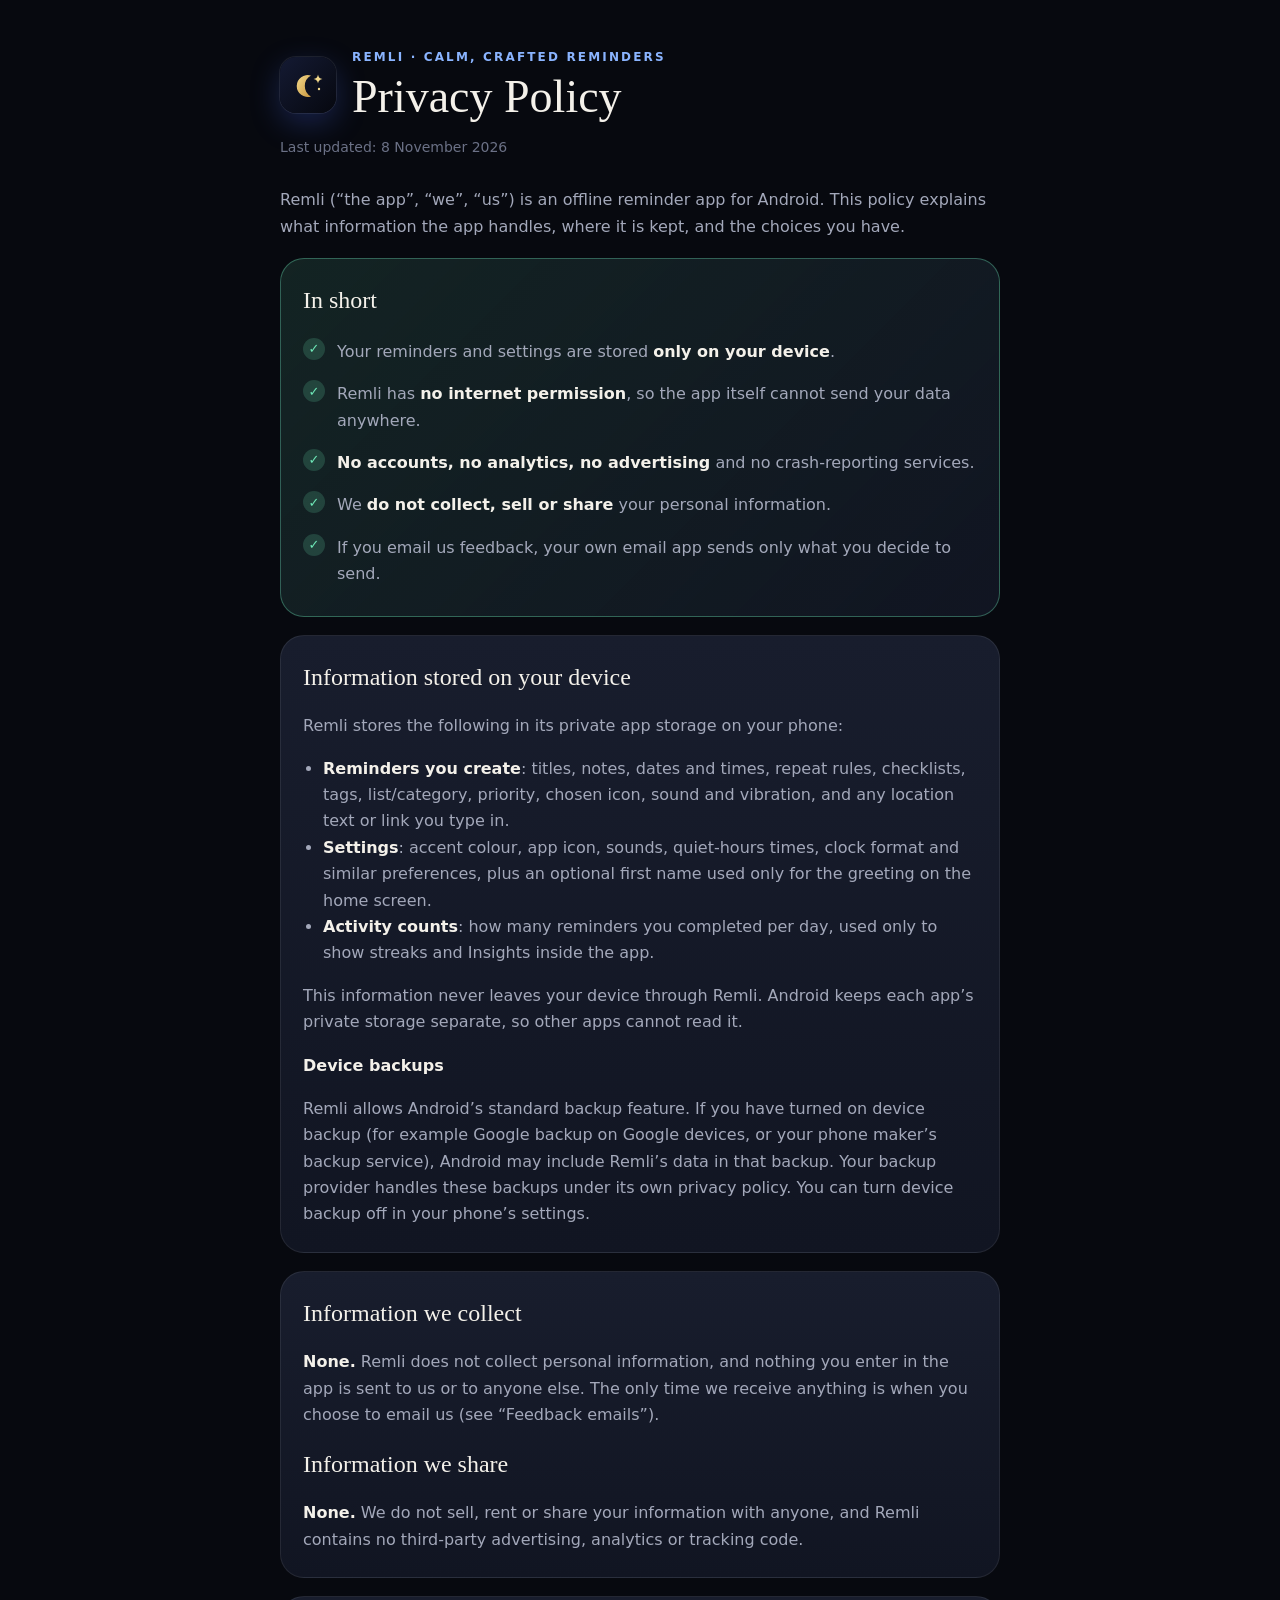
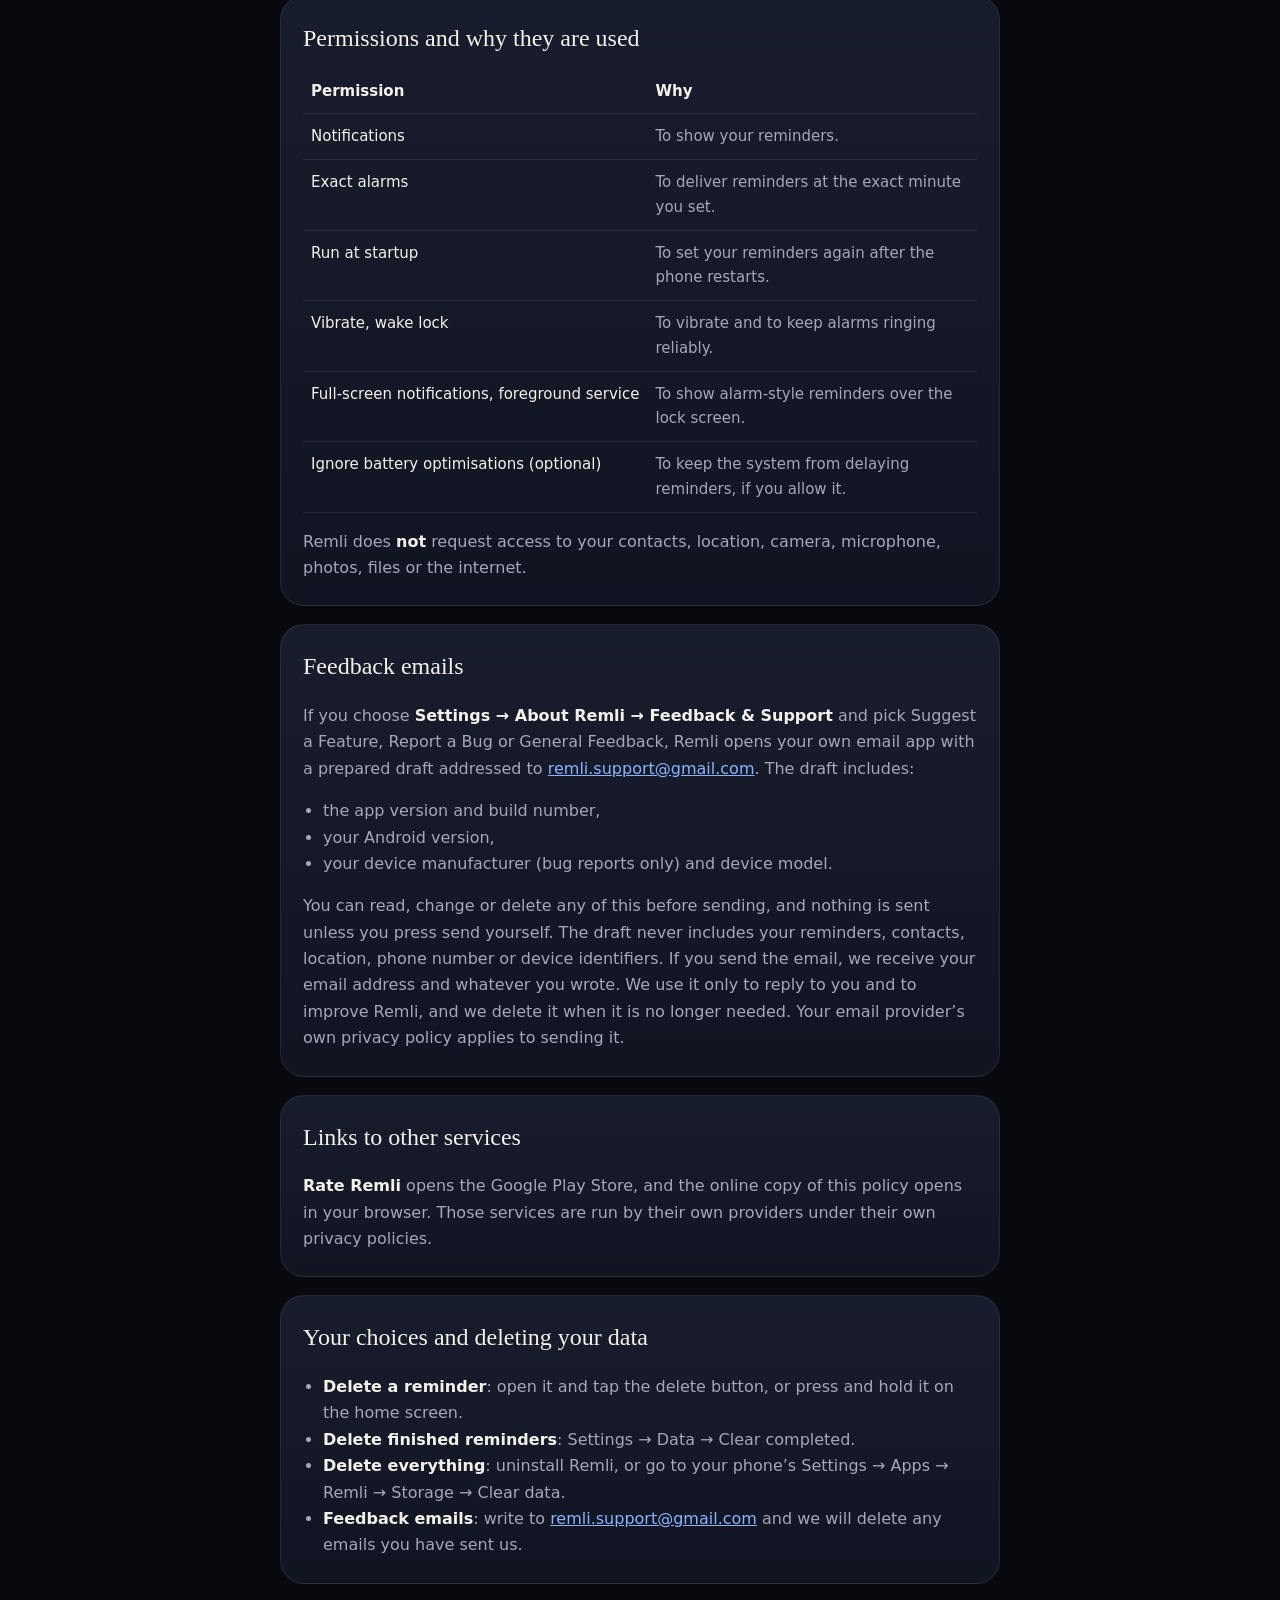
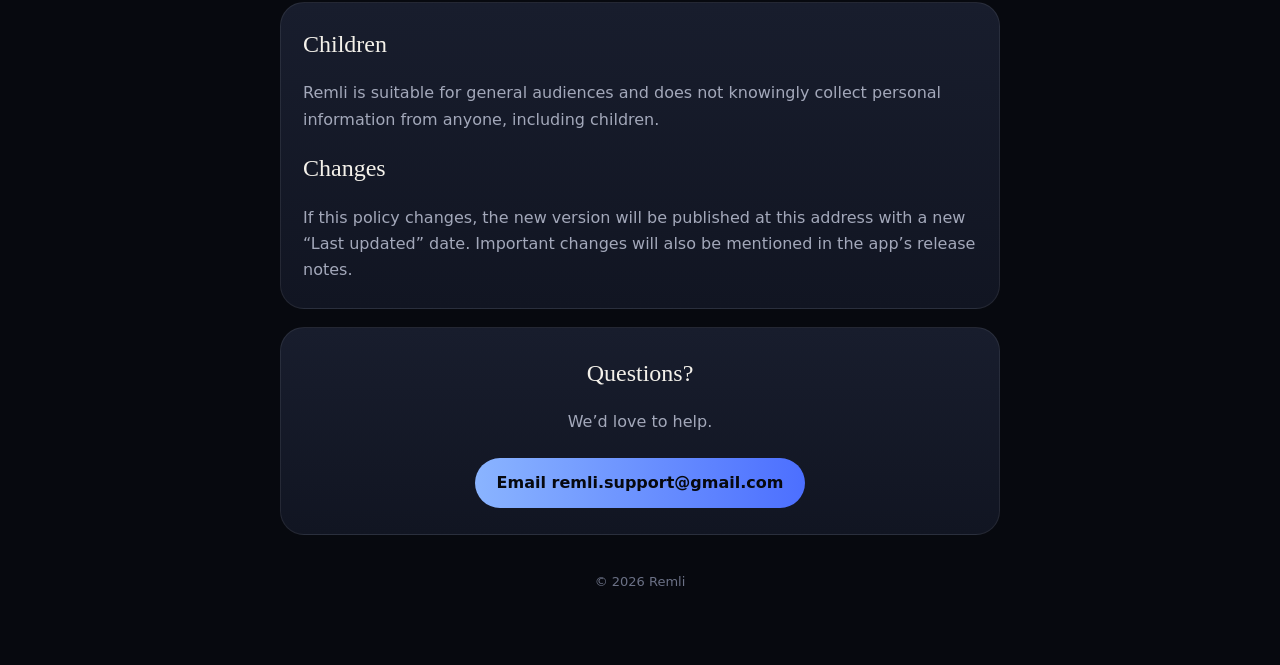
==== index.html @ 7c4ee4cf "Publish Remli privacy policy" ====
<!doctype html>
<html lang="en">
<head>
<meta charset="utf-8">
<meta name="viewport" content="width=device-width, initial-scale=1">
<title>Remli Privacy Policy</title>
<meta name="description" content="How Remli, the offline reminder app for Android, handles your information.">
<meta name="robots" content="index, follow">
<style>
  :root {
    --bg: #07090f;
    --surface: #111522;
    --surface-hi: #181d2d;
    --line: rgba(255,255,255,.08);
    --text: #f4f1ea;
    --dim: #a3a8ba;
    --faint: #6b7186;
    --accent: #8ab4ff;
    --gold: #e8c67a;
    --ok: #6ee7b7;
  }
  * { box-sizing: border-box; }
  html { -webkit-text-size-adjust: 100%; }
  body {
    margin: 0; background: var(--bg); color: var(--text);
    font: 16px/1.65 system-ui, -apple-system, "Segoe UI", Roboto, "Helvetica Neue", Arial, sans-serif;
    background-image: radial-gradient(1200px 600px at 85% -10%, rgba(76,111,255,.22), transparent 60%);
    background-repeat: no-repeat;
  }
  main { max-width: 760px; margin: 0 auto; padding: 48px 20px 72px; }
  header { display: flex; align-items: center; gap: 16px; margin-bottom: 8px; }
  .logo { width: 56px; height: 56px; border-radius: 16px; background: linear-gradient(135deg,#141a33,#06080f);
          display: grid; place-items: center; box-shadow: 0 0 0 1px var(--line), 0 10px 30px rgba(76,111,255,.25); flex: none; }
  .over { color: var(--accent); letter-spacing: .18em; font-size: 12px; font-weight: 600; text-transform: uppercase; margin: 0; }
  h1 { font-family: Georgia, "Times New Roman", serif; font-weight: 400; font-size: clamp(32px, 7vw, 46px); line-height: 1.1; margin: 4px 0 0; }
  .updated { color: var(--faint); font-size: 14px; margin: 14px 0 28px; }
  .card { background: linear-gradient(180deg, var(--surface-hi), var(--surface)); border: 1px solid var(--line);
          border-radius: 24px; padding: 22px 22px 8px; margin: 18px 0; }
  .summary { border-color: rgba(110,231,183,.35); background: linear-gradient(135deg, rgba(110,231,183,.12), var(--surface)); }
  .summary ul { list-style: none; padding: 0; margin: 0 0 12px; }
  .summary li { padding: 8px 0 8px 34px; position: relative; }
  .summary li::before { content: "✓"; position: absolute; left: 0; top: 7px; width: 22px; height: 22px; border-radius: 50%;
                        background: rgba(110,231,183,.18); color: var(--ok); display: grid; place-items: center; font-size: 13px; font-weight: 700; }
  h2 { font-family: Georgia, "Times New Roman", serif; font-weight: 400; font-size: 24px; margin: 0 0 10px; }
  h3 { font-size: 16px; margin: 18px 0 6px; }
  p, li { color: var(--dim); }
  strong { color: var(--text); }
  ul { padding-left: 20px; }
  a { color: var(--accent); }
  table { width: 100%; border-collapse: collapse; margin: 4px 0 14px; font-size: 15px; }
  th, td { text-align: left; padding: 10px 8px; border-bottom: 1px solid var(--line); vertical-align: top; }
  th { color: var(--text); font-weight: 600; }
  td { color: var(--dim); }
  td:first-child { color: var(--text); white-space: nowrap; }
  .contact { text-align: center; padding: 26px 22px; }
  .btn { display: inline-block; margin-top: 6px; padding: 12px 22px; border-radius: 999px; text-decoration: none; font-weight: 600;
         color: #07090f; background: linear-gradient(90deg, #8ab4ff, #4c6fff); }
  footer { text-align: center; color: var(--faint); font-size: 13px; margin-top: 36px; }
  @media (max-width: 480px) { td:first-child { white-space: normal; } .card { padding: 18px 16px 6px; } }
</style>
</head>
<body>
<main>
  <header>
    <div class="logo" aria-hidden="true">
      <svg width="34" height="34" viewBox="20 20 68 68"><defs><linearGradient id="g" x1="0" y1="0" x2="1" y2="1"><stop offset="0" stop-color="#F3D98B"/><stop offset="1" stop-color="#C9973F"/></linearGradient></defs>
        <path d="M60,35 A22,22 0 1,0 60,77 A24,24 0 0,1 60,35 Z" fill="url(#g)"/>
        <path d="M74,33 Q75,41 83,42 Q75,43 74,51 Q73,43 65,42 Q73,41 74,33 Z" fill="#F3D98B"/>
        <circle cx="76" cy="62" r="2.4" fill="#F3D98B"/></svg>
    </div>
    <div>
      <p class="over">Remli · Calm, crafted reminders</p>
      <h1>Privacy Policy</h1>
    </div>
  </header>
  <p class="updated">Last updated: 8 November 2026</p>

  <p>Remli (“the app”, “we”, “us”) is an offline reminder app for Android. This policy explains what information the app handles, where it is kept, and the choices you have.</p>

  <section class="card summary" aria-labelledby="summary">
    <h2 id="summary">In short</h2>
    <ul>
      <li>Your reminders and settings are stored <strong>only on your device</strong>.</li>
      <li>Remli has <strong>no internet permission</strong>, so the app itself cannot send your data anywhere.</li>
      <li><strong>No accounts, no analytics, no advertising</strong> and no crash-reporting services.</li>
      <li>We <strong>do not collect, sell or share</strong> your personal information.</li>
      <li>If you email us feedback, your own email app sends only what you decide to send.</li>
    </ul>
  </section>

  <section class="card" aria-labelledby="stored">
    <h2 id="stored">Information stored on your device</h2>
    <p>Remli stores the following in its private app storage on your phone:</p>
    <ul>
      <li><strong>Reminders you create</strong>: titles, notes, dates and times, repeat rules, checklists, tags, list/category, priority, chosen icon, sound and vibration, and any location text or link you type in.</li>
      <li><strong>Settings</strong>: accent colour, app icon, sounds, quiet-hours times, clock format and similar preferences, plus an optional first name used only for the greeting on the home screen.</li>
      <li><strong>Activity counts</strong>: how many reminders you completed per day, used only to show streaks and Insights inside the app.</li>
    </ul>
    <p>This information never leaves your device through Remli. Android keeps each app’s private storage separate, so other apps cannot read it.</p>
    <h3>Device backups</h3>
    <p>Remli allows Android’s standard backup feature. If you have turned on device backup (for example Google backup on Google devices, or your phone maker’s backup service), Android may include Remli’s data in that backup. Your backup provider handles these backups under its own privacy policy. You can turn device backup off in your phone’s settings.</p>
  </section>

  <section class="card" aria-labelledby="collect">
    <h2 id="collect">Information we collect</h2>
    <p><strong>None.</strong> Remli does not collect personal information, and nothing you enter in the app is sent to us or to anyone else. The only time we receive anything is when you choose to email us (see “Feedback emails”).</p>
    <h2 id="share">Information we share</h2>
    <p><strong>None.</strong> We do not sell, rent or share your information with anyone, and Remli contains no third-party advertising, analytics or tracking code.</p>
  </section>

  <section class="card" aria-labelledby="perms">
    <h2 id="perms">Permissions and why they are used</h2>
    <table>
      <thead><tr><th scope="col">Permission</th><th scope="col">Why</th></tr></thead>
      <tbody>
        <tr><td>Notifications</td><td>To show your reminders.</td></tr>
        <tr><td>Exact alarms</td><td>To deliver reminders at the exact minute you set.</td></tr>
        <tr><td>Run at startup</td><td>To set your reminders again after the phone restarts.</td></tr>
        <tr><td>Vibrate, wake lock</td><td>To vibrate and to keep alarms ringing reliably.</td></tr>
        <tr><td>Full-screen notifications, foreground service</td><td>To show alarm-style reminders over the lock screen.</td></tr>
        <tr><td>Ignore battery optimisations (optional)</td><td>To keep the system from delaying reminders, if you allow it.</td></tr>
      </tbody>
    </table>
    <p>Remli does <strong>not</strong> request access to your contacts, location, camera, microphone, photos, files or the internet.</p>
  </section>

  <section class="card" aria-labelledby="feedback">
    <h2 id="feedback">Feedback emails</h2>
    <p>If you choose <strong>Settings → About Remli → Feedback &amp; Support</strong> and pick Suggest a Feature, Report a Bug or General Feedback, Remli opens your own email app with a prepared draft addressed to <a href="mailto:remli.support@gmail.com">remli.support@gmail.com</a>. The draft includes:</p>
    <ul>
      <li>the app version and build number,</li>
      <li>your Android version,</li>
      <li>your device manufacturer (bug reports only) and device model.</li>
    </ul>
    <p>You can read, change or delete any of this before sending, and nothing is sent unless you press send yourself. The draft never includes your reminders, contacts, location, phone number or device identifiers. If you send the email, we receive your email address and whatever you wrote. We use it only to reply to you and to improve Remli, and we delete it when it is no longer needed. Your email provider’s own privacy policy applies to sending it.</p>
  </section>

  <section class="card" aria-labelledby="links">
    <h2 id="links">Links to other services</h2>
    <p><strong>Rate Remli</strong> opens the Google Play Store, and the online copy of this policy opens in your browser. Those services are run by their own providers under their own privacy policies.</p>
  </section>

  <section class="card" id="delete" aria-labelledby="choices">
    <h2 id="choices">Your choices and deleting your data</h2>
    <ul>
      <li><strong>Delete a reminder</strong>: open it and tap the delete button, or press and hold it on the home screen.</li>
      <li><strong>Delete finished reminders</strong>: Settings → Data → Clear completed.</li>
      <li><strong>Delete everything</strong>: uninstall Remli, or go to your phone’s Settings → Apps → Remli → Storage → Clear data.</li>
      <li><strong>Feedback emails</strong>: write to <a href="mailto:remli.support@gmail.com">remli.support@gmail.com</a> and we will delete any emails you have sent us.</li>
    </ul>
  </section>

  <section class="card" aria-labelledby="children">
    <h2 id="children">Children</h2>
    <p>Remli is suitable for general audiences and does not knowingly collect personal information from anyone, including children.</p>
    <h2 id="changes">Changes</h2>
    <p>If this policy changes, the new version will be published at this address with a new “Last updated” date. Important changes will also be mentioned in the app’s release notes.</p>
  </section>

  <section class="card contact" aria-labelledby="contact">
    <h2 id="contact">Questions?</h2>
    <p>We’d love to help.</p>
    <a class="btn" href="mailto:remli.support@gmail.com?subject=Remli%20-%20Privacy%20question">Email remli.support@gmail.com</a>
  </section>

  <footer>© 2026 Remli</footer>
</main>
</body>
</html>
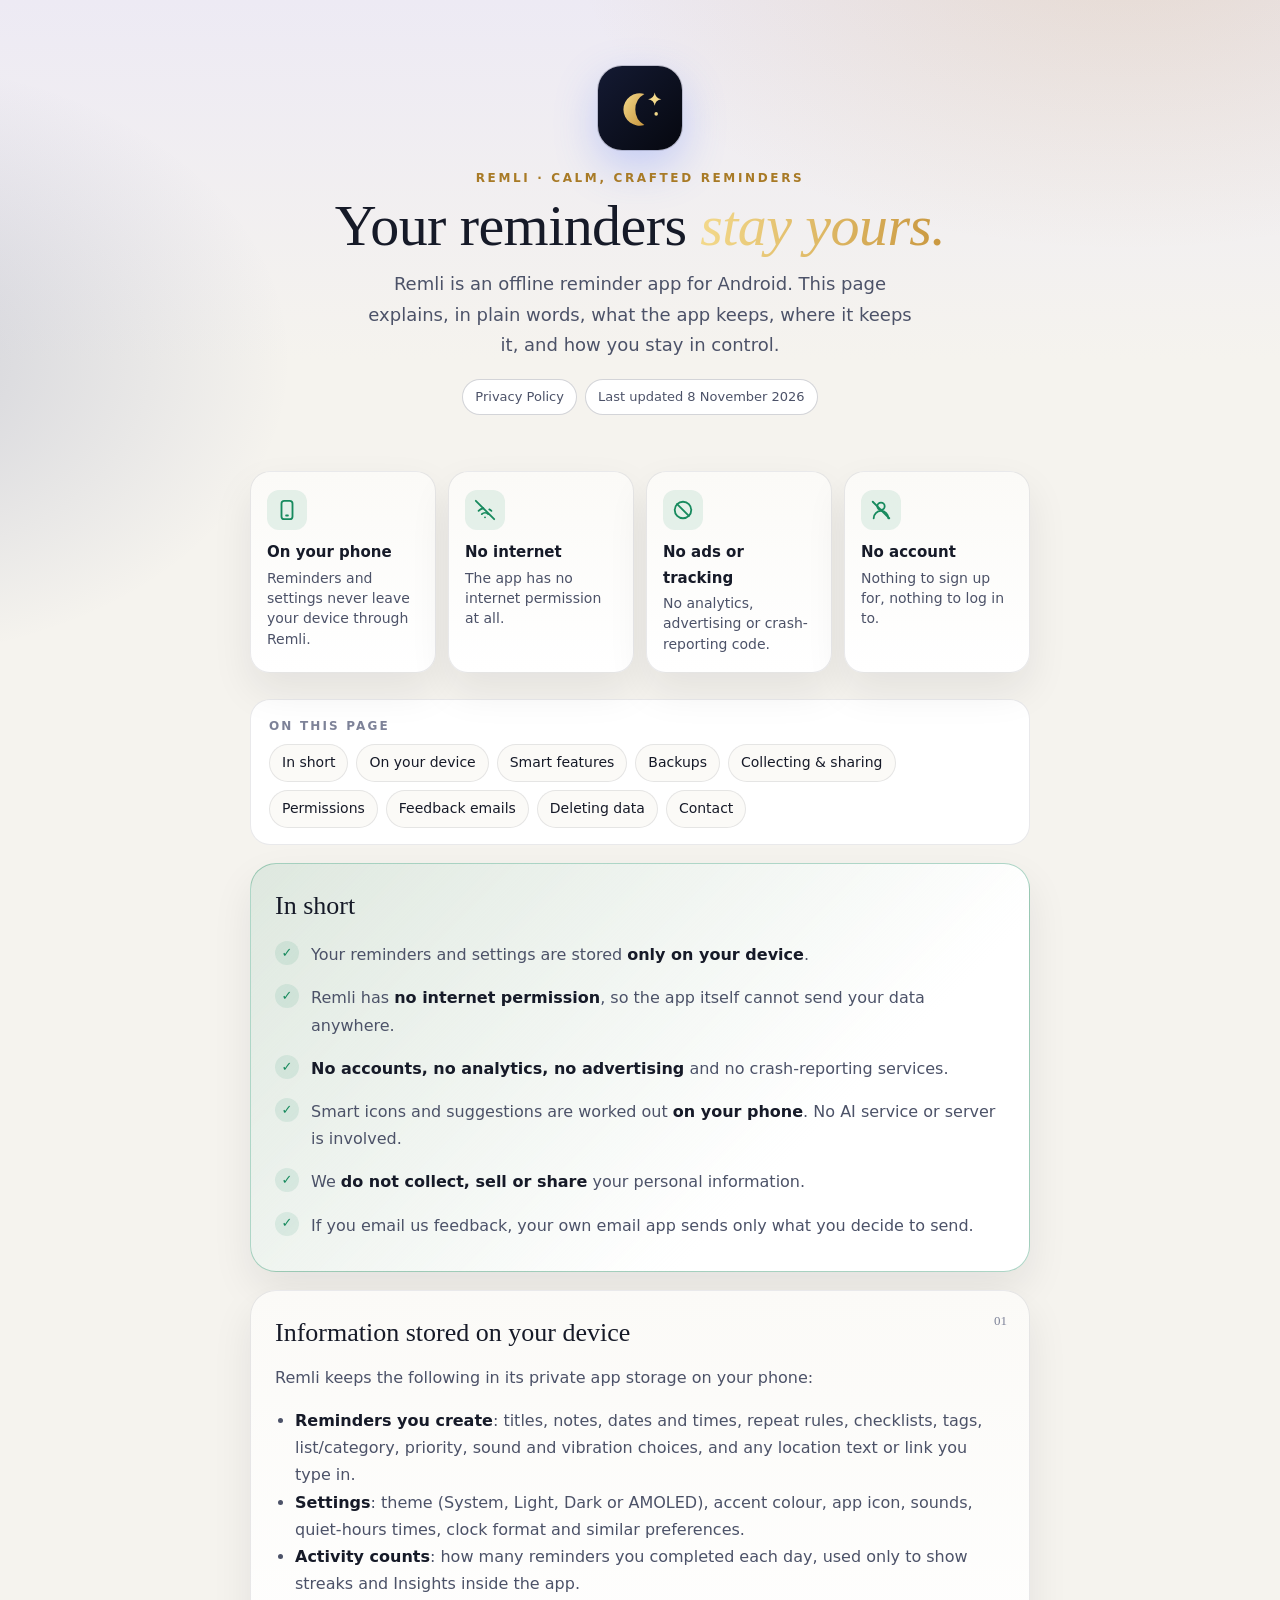
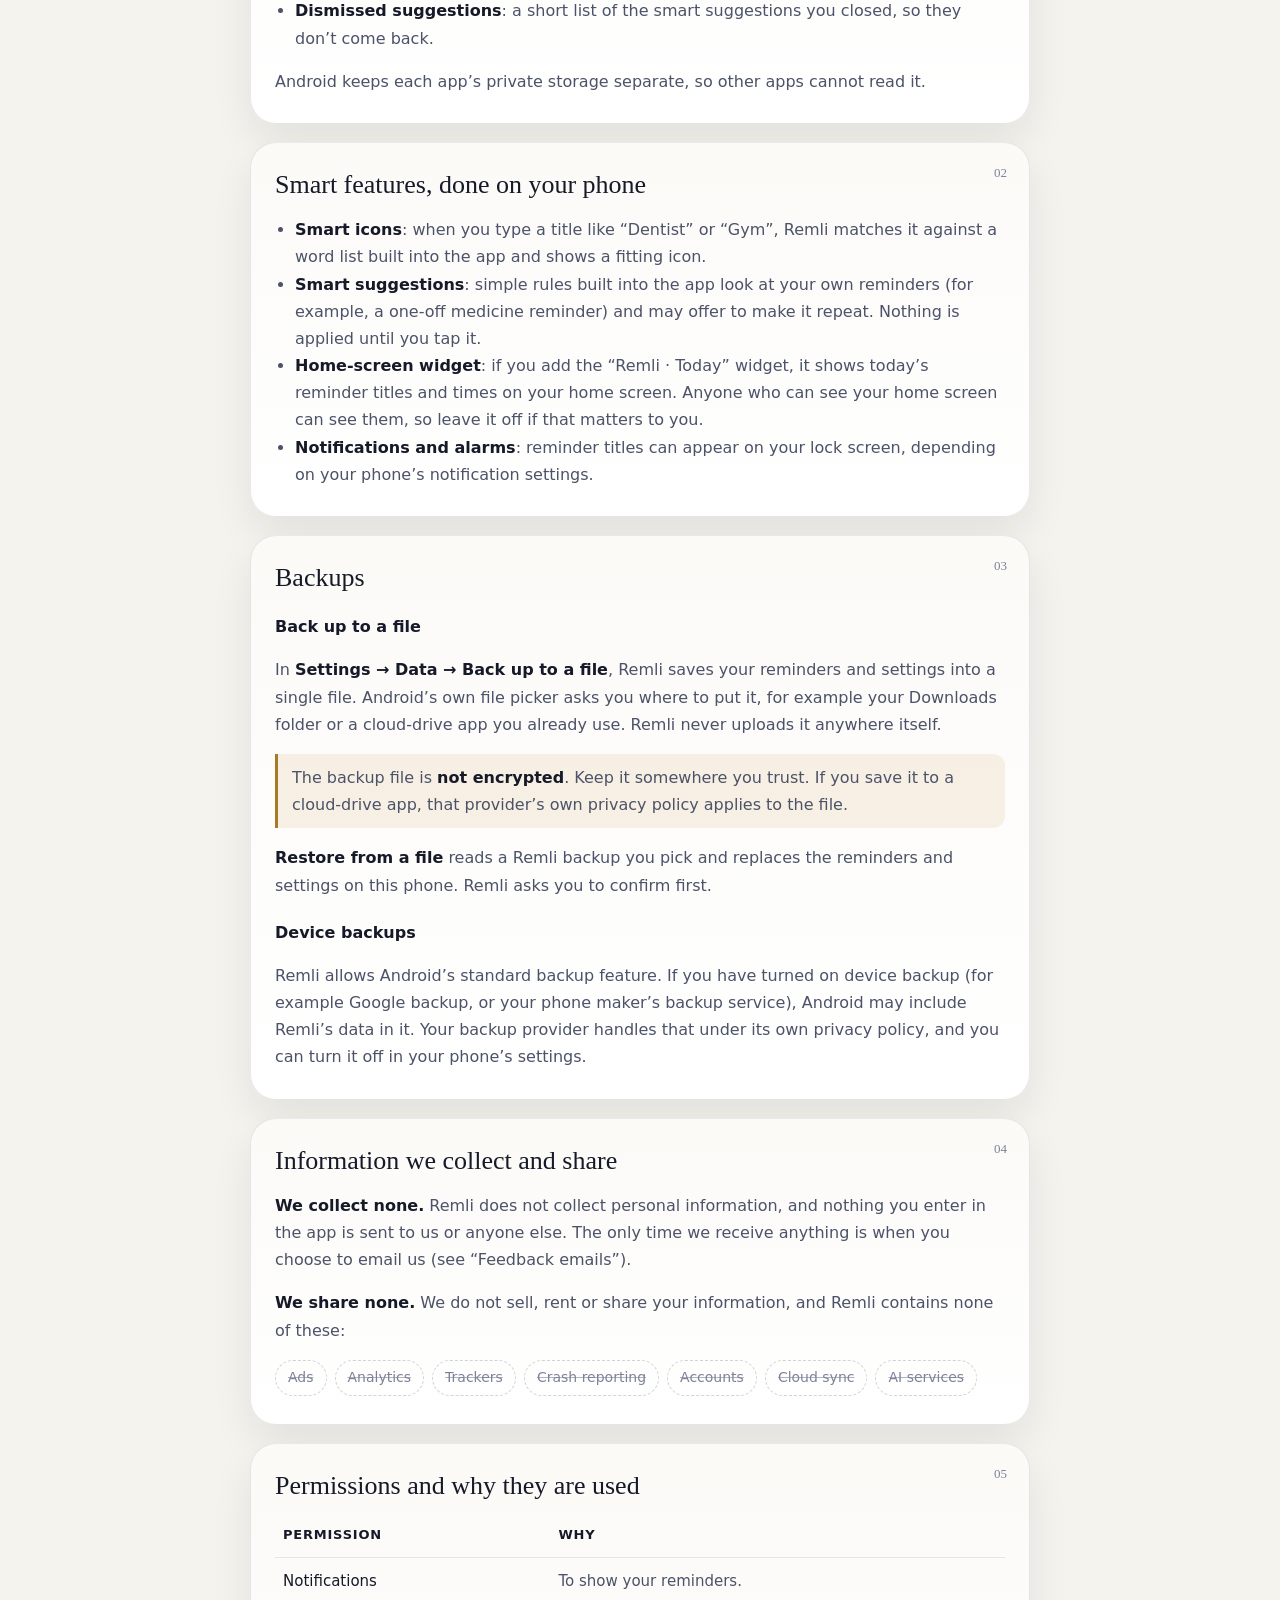
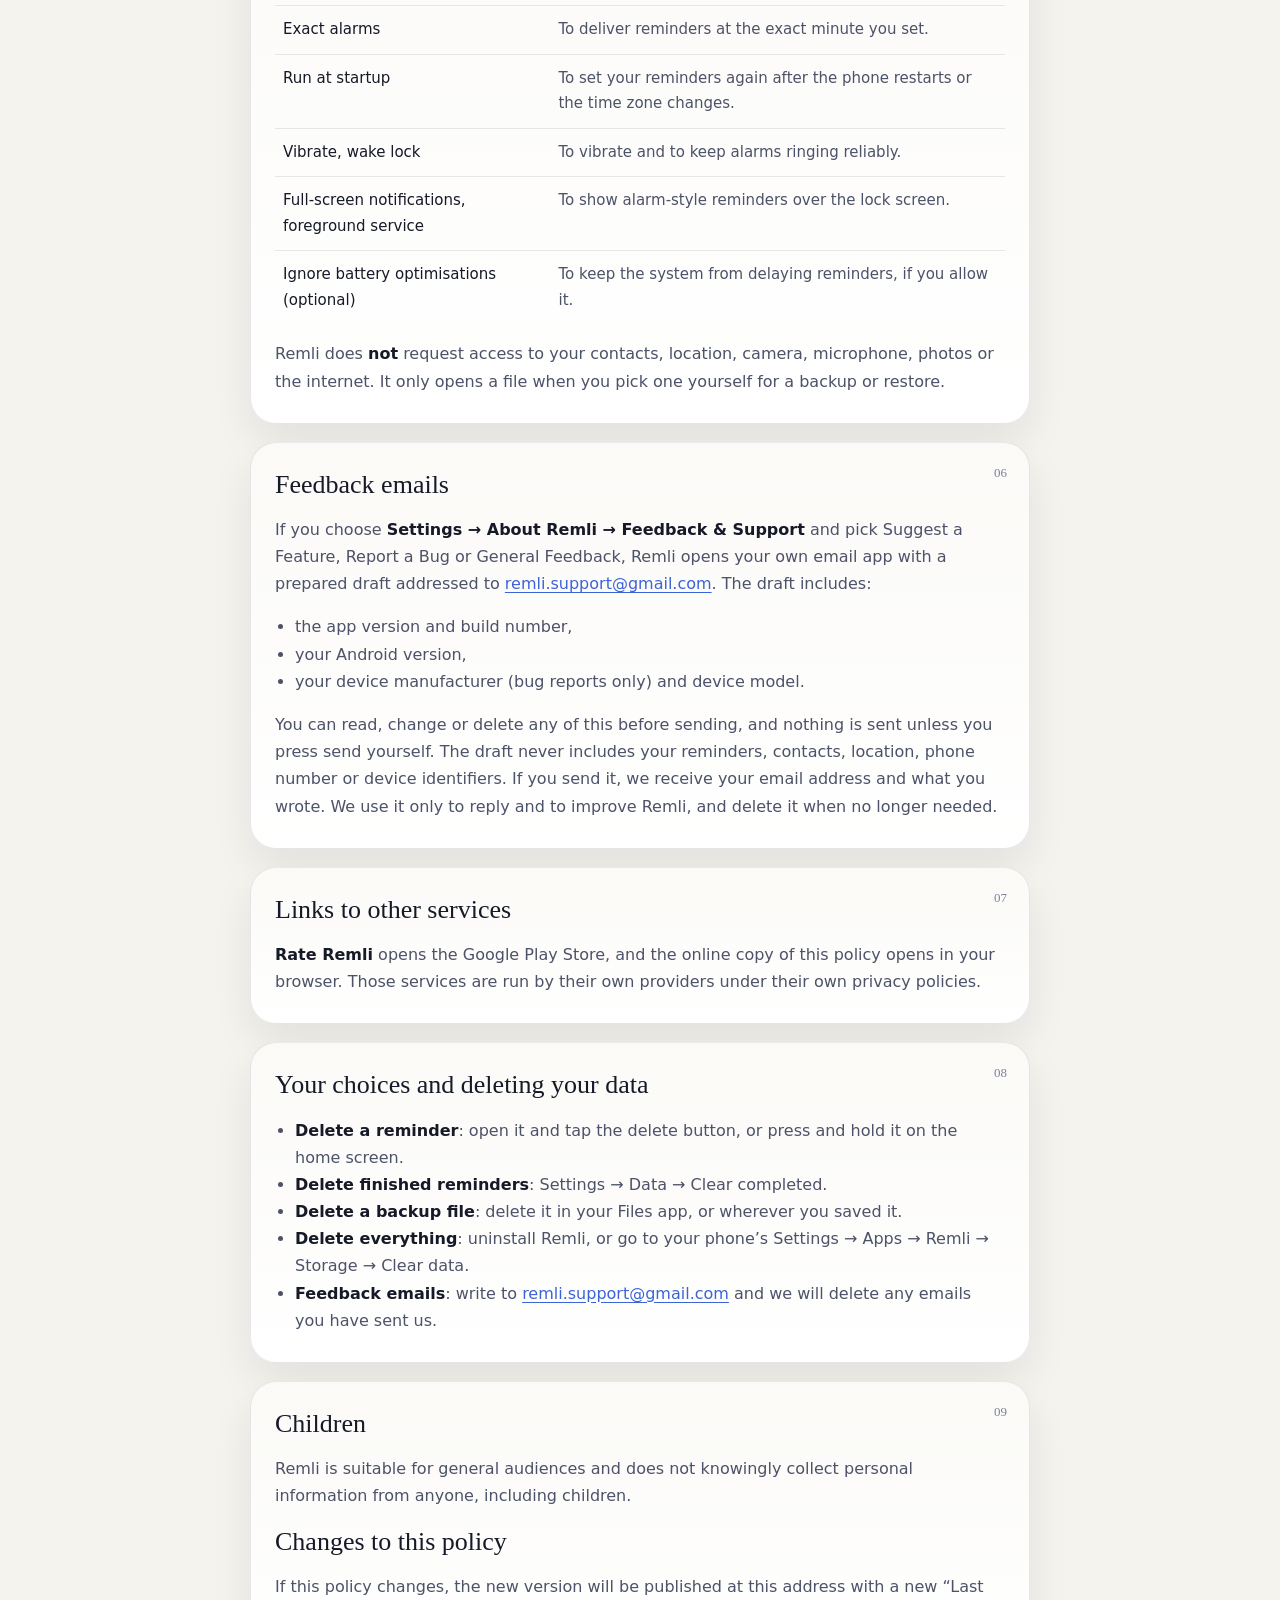
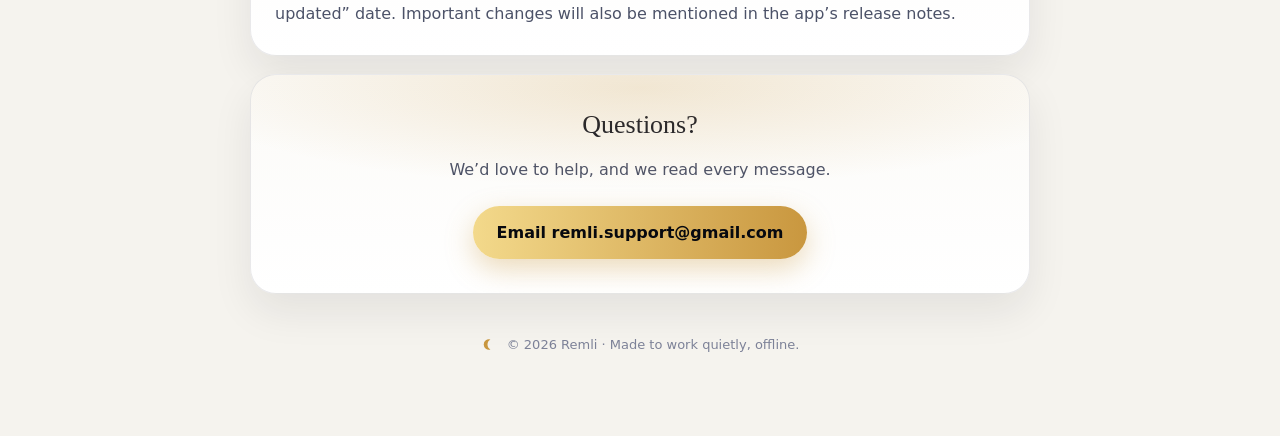
==== commit 36eb574e: "Refresh privacy page design; cover backups, widget and on-device suggestions Co-Authored-By: Claude " ====
--- a/index.html
+++ b/index.html
@@ -4,127 +4,261 @@
 <meta charset="utf-8">
 <meta name="viewport" content="width=device-width, initial-scale=1">
 <title>Remli Privacy Policy</title>
-<meta name="description" content="How Remli, the offline reminder app for Android, handles your information.">
+<meta name="description" content="How Remli, the offline reminder app for Android, handles your information. Short version: it stays on your phone.">
 <meta name="robots" content="index, follow">
+<meta name="theme-color" content="#07090f" media="(prefers-color-scheme: dark)">
+<meta name="theme-color" content="#f5f3ee" media="(prefers-color-scheme: light)">
+<meta property="og:title" content="Remli Privacy Policy">
+<meta property="og:description" content="Your reminders stay on your phone. No accounts, no ads, no tracking, no internet permission.">
+<meta property="og:type" content="website">
+<link rel="icon" href="data:image/svg+xml,%3Csvg xmlns='http://www.w3.org/2000/svg' viewBox='20 20 68 68'%3E%3Cpath d='M60,35 A22,22 0 1,0 60,77 A24,24 0 0,1 60,35 Z' fill='%23E8C67A'/%3E%3Cpath d='M74,33 Q75,41 83,42 Q75,43 74,51 Q73,43 65,42 Q73,41 74,33 Z' fill='%23F3D98B'/%3E%3C/svg%3E">
 <style>
   :root {
-    --bg: #07090f;
-    --surface: #111522;
-    --surface-hi: #181d2d;
-    --line: rgba(255,255,255,.08);
-    --text: #f4f1ea;
-    --dim: #a3a8ba;
-    --faint: #6b7186;
-    --accent: #8ab4ff;
-    --gold: #e8c67a;
-    --ok: #6ee7b7;
+    --bg: #07090f; --bg2: #0b0e18;
+    --surface: #111522; --surface-hi: #181d2d;
+    --line: rgba(255,255,255,.08); --line-hi: rgba(255,255,255,.16);
+    --text: #f4f1ea; --dim: #a3a8ba; --faint: #6b7186;
+    --gold: #e8c67a; --gold-deep: #c9973f; --gold-soft: rgba(232,198,122,.14);
+    --blue: #8ab4ff; --ok: #6ee7b7; --ok-soft: rgba(110,231,183,.14);
+    --glow: rgba(76,111,255,.22); --shadow: 0 20px 50px rgba(0,0,0,.35);
+    --star: 1;
+  }
+  @media (prefers-color-scheme: light) {
+    :root {
+      --bg: #f5f3ee; --bg2: #edeaf4;
+      --surface: #ffffff; --surface-hi: #fbfaf7;
+      --line: rgba(16,21,40,.09); --line-hi: rgba(16,21,40,.18);
+      --text: #161a28; --dim: #4c5268; --faint: #7d8298;
+      --gold: #a87a26; --gold-deep: #c9973f; --gold-soft: rgba(201,151,63,.12);
+      --blue: #3d63d8; --ok: #178a5e; --ok-soft: rgba(23,138,94,.10);
+      --glow: rgba(201,151,63,.20); --shadow: 0 18px 40px rgba(22,26,40,.08);
+      --star: 0;
+    }
   }
   * { box-sizing: border-box; }
-  html { -webkit-text-size-adjust: 100%; }
+  html { -webkit-text-size-adjust: 100%; scroll-behavior: smooth; scroll-padding-top: 20px; }
   body {
-    margin: 0; background: var(--bg); color: var(--text);
-    font: 16px/1.65 system-ui, -apple-system, "Segoe UI", Roboto, "Helvetica Neue", Arial, sans-serif;
-    background-image: radial-gradient(1200px 600px at 85% -10%, rgba(76,111,255,.22), transparent 60%);
-    background-repeat: no-repeat;
-  }
-  main { max-width: 760px; margin: 0 auto; padding: 48px 20px 72px; }
-  header { display: flex; align-items: center; gap: 16px; margin-bottom: 8px; }
-  .logo { width: 56px; height: 56px; border-radius: 16px; background: linear-gradient(135deg,#141a33,#06080f);
-          display: grid; place-items: center; box-shadow: 0 0 0 1px var(--line), 0 10px 30px rgba(76,111,255,.25); flex: none; }
-  .over { color: var(--accent); letter-spacing: .18em; font-size: 12px; font-weight: 600; text-transform: uppercase; margin: 0; }
-  h1 { font-family: Georgia, "Times New Roman", serif; font-weight: 400; font-size: clamp(32px, 7vw, 46px); line-height: 1.1; margin: 4px 0 0; }
-  .updated { color: var(--faint); font-size: 14px; margin: 14px 0 28px; }
-  .card { background: linear-gradient(180deg, var(--surface-hi), var(--surface)); border: 1px solid var(--line);
-          border-radius: 24px; padding: 22px 22px 8px; margin: 18px 0; }
-  .summary { border-color: rgba(110,231,183,.35); background: linear-gradient(135deg, rgba(110,231,183,.12), var(--surface)); }
-  .summary ul { list-style: none; padding: 0; margin: 0 0 12px; }
-  .summary li { padding: 8px 0 8px 34px; position: relative; }
-  .summary li::before { content: "✓"; position: absolute; left: 0; top: 7px; width: 22px; height: 22px; border-radius: 50%;
-                        background: rgba(110,231,183,.18); color: var(--ok); display: grid; place-items: center; font-size: 13px; font-weight: 700; }
-  h2 { font-family: Georgia, "Times New Roman", serif; font-weight: 400; font-size: 24px; margin: 0 0 10px; }
-  h3 { font-size: 16px; margin: 18px 0 6px; }
+    margin: 0; color: var(--text); background: var(--bg);
+    font: 16px/1.7 system-ui, -apple-system, "Segoe UI", Roboto, "Helvetica Neue", Arial, sans-serif;
+    overflow-x: hidden;
+  }
+  /* Night sky behind everything */
+  .sky { position: fixed; inset: 0; z-index: -1; pointer-events: none;
+         background: radial-gradient(900px 520px at 88% -8%, var(--glow), transparent 62%),
+                     radial-gradient(700px 500px at -10% 40%, rgba(44,58,120,.18), transparent 60%),
+                     linear-gradient(180deg, var(--bg2), var(--bg) 40%); }
+  .sky i { position: absolute; width: 2px; height: 2px; border-radius: 50%; background: #fff;
+           opacity: calc(var(--star) * .5); animation: twinkle 5s ease-in-out infinite; }
+  @keyframes twinkle { 50% { opacity: calc(var(--star) * .1); } }
+
+  main { max-width: 820px; margin: 0 auto; padding: 56px 20px 80px; }
+
+  /* Hero */
+  .hero { text-align: center; padding: 10px 0 26px; }
+  .logo { width: 84px; height: 84px; margin: 0 auto 18px; border-radius: 24px; display: grid; place-items: center;
+          background: linear-gradient(135deg, #141a33, #06080f);
+          box-shadow: 0 0 0 1px var(--line-hi), 0 16px 44px rgba(76,111,255,.28); animation: float 6s ease-in-out infinite; }
+  @keyframes float { 50% { transform: translateY(-6px); } }
+  .over { color: var(--gold); letter-spacing: .22em; font-size: 12px; font-weight: 700; text-transform: uppercase; margin: 0; }
+  h1 { font-family: Georgia, "Times New Roman", serif; font-weight: 400; font-size: clamp(38px, 8vw, 58px);
+       line-height: 1.05; margin: 8px 0 12px; letter-spacing: -.01em; }
+  h1 em { font-style: italic; background: linear-gradient(90deg, #f3d98b, var(--gold-deep));
+          -webkit-background-clip: text; background-clip: text; color: transparent; }
+  .lede { max-width: 560px; margin: 0 auto; color: var(--dim); font-size: 18px; }
+  .meta { display: inline-flex; gap: 8px; flex-wrap: wrap; justify-content: center; margin-top: 18px; }
+  .pill { font-size: 13px; color: var(--dim); padding: 6px 12px; border-radius: 999px; border: 1px solid var(--line-hi); background: var(--surface); }
+
+  /* At a glance */
+  .glance { display: grid; grid-template-columns: repeat(auto-fit, minmax(148px, 1fr)); gap: 12px; margin: 30px 0 10px; }
+  .tile { background: linear-gradient(180deg, var(--surface-hi), var(--surface)); border: 1px solid var(--line);
+          border-radius: 20px; padding: 18px 16px; box-shadow: var(--shadow); transition: transform .25s ease, border-color .25s ease; }
+  .tile:hover { transform: translateY(-3px); border-color: var(--line-hi); }
+  .tile .ic { width: 40px; height: 40px; border-radius: 12px; display: grid; place-items: center; background: var(--ok-soft); color: var(--ok); margin-bottom: 10px; }
+  .tile .ic svg { width: 22px; height: 22px; }
+  .tile b { display: block; font-size: 15px; }
+  .tile span { display: block; color: var(--dim); font-size: 14px; line-height: 1.45; margin-top: 2px; }
+
+  /* Contents */
+  nav.toc { margin: 26px 0 8px; padding: 16px 18px; border-radius: 20px; border: 1px solid var(--line); background: var(--surface); }
+  nav.toc p { margin: 0 0 8px; font-size: 12px; letter-spacing: .18em; text-transform: uppercase; color: var(--faint); font-weight: 700; }
+  nav.toc ol { margin: 0; padding: 0; list-style: none; display: flex; flex-wrap: wrap; gap: 8px; counter-reset: c; }
+  nav.toc a { display: inline-block; text-decoration: none; color: var(--text); font-size: 14px; padding: 6px 12px;
+              border-radius: 999px; border: 1px solid var(--line); background: var(--surface-hi); transition: border-color .2s, color .2s; }
+  nav.toc a:hover { border-color: var(--gold); color: var(--gold); }
+
+  /* Sections */
+  .card { position: relative; background: linear-gradient(180deg, var(--surface-hi), var(--surface)); border: 1px solid var(--line);
+          border-radius: 26px; padding: 26px 24px 12px; margin: 18px 0; box-shadow: var(--shadow); }
+  .card .num { position: absolute; top: 22px; right: 22px; font: 400 13px Georgia, serif; color: var(--faint); }
+  .summary { border-color: color-mix(in srgb, var(--ok) 35%, transparent);
+             background: linear-gradient(135deg, var(--ok-soft), var(--surface) 70%); }
+  .checks { list-style: none; padding: 0; margin: 0 0 12px; }
+  .checks li { padding: 8px 0 8px 36px; position: relative; }
+  .checks li::before { content: "✓"; position: absolute; left: 0; top: 8px; width: 24px; height: 24px; border-radius: 50%;
+                       background: var(--ok-soft); color: var(--ok); display: grid; place-items: center; font-size: 13px; font-weight: 700; }
+  h2 { font-family: Georgia, "Times New Roman", serif; font-weight: 400; font-size: 26px; line-height: 1.2; margin: 0 40px 12px 0; }
+  h3 { font-size: 16px; margin: 20px 0 6px; }
   p, li { color: var(--dim); }
-  strong { color: var(--text); }
+  strong { color: var(--text); font-weight: 600; }
   ul { padding-left: 20px; }
-  a { color: var(--accent); }
+  a { color: var(--blue); text-underline-offset: 3px; }
+  .note { border-left: 3px solid var(--gold); background: var(--gold-soft); padding: 10px 14px; border-radius: 0 12px 12px 0; margin: 14px 0; }
+  .note p { margin: 0; }
+
   table { width: 100%; border-collapse: collapse; margin: 4px 0 14px; font-size: 15px; }
-  th, td { text-align: left; padding: 10px 8px; border-bottom: 1px solid var(--line); vertical-align: top; }
-  th { color: var(--text); font-weight: 600; }
+  th, td { text-align: left; padding: 11px 8px; border-bottom: 1px solid var(--line); vertical-align: top; }
+  th { color: var(--text); font-weight: 600; font-size: 13px; letter-spacing: .06em; text-transform: uppercase; }
   td { color: var(--dim); }
-  td:first-child { color: var(--text); white-space: nowrap; }
-  .contact { text-align: center; padding: 26px 22px; }
-  .btn { display: inline-block; margin-top: 6px; padding: 12px 22px; border-radius: 999px; text-decoration: none; font-weight: 600;
-         color: #07090f; background: linear-gradient(90deg, #8ab4ff, #4c6fff); }
-  footer { text-align: center; color: var(--faint); font-size: 13px; margin-top: 36px; }
-  @media (max-width: 480px) { td:first-child { white-space: normal; } .card { padding: 18px 16px 6px; } }
+  td:first-child { color: var(--text); }
+  tr:last-child td { border-bottom: 0; }
+  .no { display: flex; flex-wrap: wrap; gap: 8px; margin: 6px 0 16px; padding: 0; list-style: none; }
+  .no li { font-size: 14px; padding: 5px 12px; border-radius: 999px; border: 1px dashed var(--line-hi); color: var(--faint); text-decoration: line-through; text-decoration-color: color-mix(in srgb, var(--faint) 60%, transparent); }
+
+  .contact { text-align: center; padding: 34px 24px; overflow: hidden; }
+  .contact::before { content: ""; position: absolute; inset: -40% -10% auto; height: 200px;
+                     background: radial-gradient(closest-side, var(--glow), transparent); pointer-events: none; }
+  .btn { position: relative; display: inline-block; margin-top: 6px; padding: 13px 24px; border-radius: 999px; text-decoration: none; font-weight: 700;
+         color: #07090f; background: linear-gradient(90deg, #f3d98b, #c9973f); box-shadow: 0 10px 28px rgba(201,151,63,.35);
+         transition: transform .2s ease, box-shadow .2s ease; }
+  .btn:hover { transform: translateY(-2px); box-shadow: 0 14px 34px rgba(201,151,63,.45); }
+  footer { text-align: center; color: var(--faint); font-size: 13px; margin-top: 40px; }
+  footer .moon { display: inline-block; vertical-align: -3px; margin-right: 6px; }
+
+  .top { position: fixed; right: 18px; bottom: 18px; width: 44px; height: 44px; border-radius: 50%; display: grid; place-items: center;
+         background: var(--surface-hi); border: 1px solid var(--line-hi); color: var(--text); text-decoration: none; font-size: 18px;
+         box-shadow: var(--shadow); opacity: 0; transform: translateY(10px); transition: opacity .3s, transform .3s; pointer-events: none; }
+  .top.show { opacity: 1; transform: none; pointer-events: auto; }
+
+  /* Gentle reveal on scroll (only when JS runs and motion is welcome) */
+  .js .reveal { opacity: 0; transform: translateY(16px); transition: opacity .6s ease, transform .6s ease; }
+  .js .reveal.in { opacity: 1; transform: none; }
+  @media (prefers-reduced-motion: reduce) {
+    *, *::before { animation: none !important; transition: none !important; }
+    .js .reveal { opacity: 1; transform: none; }
+  }
+  @media (max-width: 520px) {
+    main { padding-top: 40px; }
+    .card { padding: 22px 18px 8px; border-radius: 22px; }
+    .card .num { display: none; } h2 { margin-right: 0; }
+    .lede { font-size: 16px; }
+  }
+  @media print { .sky, .top, nav.toc { display: none; } .card { box-shadow: none; } }
 </style>
 </head>
 <body>
+<div class="sky" aria-hidden="true"></div>
 <main>
-  <header>
+  <header class="hero">
     <div class="logo" aria-hidden="true">
-      <svg width="34" height="34" viewBox="20 20 68 68"><defs><linearGradient id="g" x1="0" y1="0" x2="1" y2="1"><stop offset="0" stop-color="#F3D98B"/><stop offset="1" stop-color="#C9973F"/></linearGradient></defs>
+      <svg width="50" height="50" viewBox="20 20 68 68"><defs><linearGradient id="g" x1="0" y1="0" x2="1" y2="1"><stop offset="0" stop-color="#F3D98B"/><stop offset="1" stop-color="#C9973F"/></linearGradient></defs>
         <path d="M60,35 A22,22 0 1,0 60,77 A24,24 0 0,1 60,35 Z" fill="url(#g)"/>
         <path d="M74,33 Q75,41 83,42 Q75,43 74,51 Q73,43 65,42 Q73,41 74,33 Z" fill="#F3D98B"/>
         <circle cx="76" cy="62" r="2.4" fill="#F3D98B"/></svg>
     </div>
-    <div>
-      <p class="over">Remli · Calm, crafted reminders</p>
-      <h1>Privacy Policy</h1>
-    </div>
+    <p class="over">Remli · Calm, crafted reminders</p>
+    <h1>Your reminders <em>stay yours.</em></h1>
+    <p class="lede">Remli is an offline reminder app for Android. This page explains, in plain words, what the app keeps, where it keeps it, and how you stay in control.</p>
+    <div class="meta"><span class="pill">Privacy Policy</span><span class="pill">Last updated 8 November 2026</span></div>
   </header>
-  <p class="updated">Last updated: 8 November 2026</p>
-
-  <p>Remli (“the app”, “we”, “us”) is an offline reminder app for Android. This policy explains what information the app handles, where it is kept, and the choices you have.</p>
-
-  <section class="card summary" aria-labelledby="summary">
+
+  <div class="glance reveal" role="list">
+    <div class="tile" role="listitem"><div class="ic"><svg viewBox="0 0 24 24" fill="none" stroke="currentColor" stroke-width="2" stroke-linecap="round" stroke-linejoin="round"><rect x="6" y="2" width="12" height="20" rx="3"/><path d="M11 18h2"/></svg></div><b>On your phone</b><span>Reminders and settings never leave your device through Remli.</span></div>
+    <div class="tile" role="listitem"><div class="ic"><svg viewBox="0 0 24 24" fill="none" stroke="currentColor" stroke-width="2" stroke-linecap="round" stroke-linejoin="round"><path d="M2 2l20 20"/><path d="M8.5 16.5a5 5 0 0 1 7 0"/><path d="M5 12.9a10 10 0 0 1 5.2-2.8"/><path d="M19 12.9a10 10 0 0 0-2.3-1.6"/><path d="M12 20h.01"/></svg></div><b>No internet</b><span>The app has no internet permission at all.</span></div>
+    <div class="tile" role="listitem"><div class="ic"><svg viewBox="0 0 24 24" fill="none" stroke="currentColor" stroke-width="2" stroke-linecap="round" stroke-linejoin="round"><circle cx="12" cy="12" r="9"/><path d="M5.6 5.6l12.8 12.8"/></svg></div><b>No ads or tracking</b><span>No analytics, advertising or crash-reporting code.</span></div>
+    <div class="tile" role="listitem"><div class="ic"><svg viewBox="0 0 24 24" fill="none" stroke="currentColor" stroke-width="2" stroke-linecap="round" stroke-linejoin="round"><circle cx="12" cy="8" r="4"/><path d="M4 21a8 8 0 0 1 16 0"/><path d="M3 3l18 18"/></svg></div><b>No account</b><span>Nothing to sign up for, nothing to log in to.</span></div>
+  </div>
+
+  <nav class="toc reveal" aria-label="Contents">
+    <p>On this page</p>
+    <ol>
+      <li><a href="#summary">In short</a></li>
+      <li><a href="#stored">On your device</a></li>
+      <li><a href="#features">Smart features</a></li>
+      <li><a href="#backups">Backups</a></li>
+      <li><a href="#collect">Collecting &amp; sharing</a></li>
+      <li><a href="#perms">Permissions</a></li>
+      <li><a href="#feedback">Feedback emails</a></li>
+      <li><a href="#choices">Deleting data</a></li>
+      <li><a href="#contact">Contact</a></li>
+    </ol>
+  </nav>
+
+  <section class="card summary reveal" aria-labelledby="summary">
     <h2 id="summary">In short</h2>
-    <ul>
+    <ul class="checks">
       <li>Your reminders and settings are stored <strong>only on your device</strong>.</li>
       <li>Remli has <strong>no internet permission</strong>, so the app itself cannot send your data anywhere.</li>
       <li><strong>No accounts, no analytics, no advertising</strong> and no crash-reporting services.</li>
+      <li>Smart icons and suggestions are worked out <strong>on your phone</strong>. No AI service or server is involved.</li>
       <li>We <strong>do not collect, sell or share</strong> your personal information.</li>
       <li>If you email us feedback, your own email app sends only what you decide to send.</li>
     </ul>
   </section>
 
-  <section class="card" aria-labelledby="stored">
+  <section class="card reveal" aria-labelledby="stored">
+    <span class="num">01</span>
     <h2 id="stored">Information stored on your device</h2>
-    <p>Remli stores the following in its private app storage on your phone:</p>
+    <p>Remli keeps the following in its private app storage on your phone:</p>
     <ul>
-      <li><strong>Reminders you create</strong>: titles, notes, dates and times, repeat rules, checklists, tags, list/category, priority, chosen icon, sound and vibration, and any location text or link you type in.</li>
-      <li><strong>Settings</strong>: accent colour, app icon, sounds, quiet-hours times, clock format and similar preferences, plus an optional first name used only for the greeting on the home screen.</li>
-      <li><strong>Activity counts</strong>: how many reminders you completed per day, used only to show streaks and Insights inside the app.</li>
-    </ul>
-    <p>This information never leaves your device through Remli. Android keeps each app’s private storage separate, so other apps cannot read it.</p>
+      <li><strong>Reminders you create</strong>: titles, notes, dates and times, repeat rules, checklists, tags, list/category, priority, sound and vibration choices, and any location text or link you type in.</li>
+      <li><strong>Settings</strong>: theme (System, Light, Dark or AMOLED), accent colour, app icon, sounds, quiet-hours times, clock format and similar preferences.</li>
+      <li><strong>Activity counts</strong>: how many reminders you completed each day, used only to show streaks and Insights inside the app.</li>
+      <li><strong>Dismissed suggestions</strong>: a short list of the smart suggestions you closed, so they don’t come back.</li>
+    </ul>
+    <p>Android keeps each app’s private storage separate, so other apps cannot read it.</p>
+  </section>
+
+  <section class="card reveal" aria-labelledby="features">
+    <span class="num">02</span>
+    <h2 id="features">Smart features, done on your phone</h2>
+    <ul>
+      <li><strong>Smart icons</strong>: when you type a title like “Dentist” or “Gym”, Remli matches it against a word list built into the app and shows a fitting icon.</li>
+      <li><strong>Smart suggestions</strong>: simple rules built into the app look at your own reminders (for example, a one-off medicine reminder) and may offer to make it repeat. Nothing is applied until you tap it.</li>
+      <li><strong>Home-screen widget</strong>: if you add the “Remli · Today” widget, it shows today’s reminder titles and times on your home screen. Anyone who can see your home screen can see them, so leave it off if that matters to you.</li>
+      <li><strong>Notifications and alarms</strong>: reminder titles can appear on your lock screen, depending on your phone’s notification settings.</li>
+    </ul>
+  </section>
+
+  <section class="card reveal" aria-labelledby="backups">
+    <span class="num">03</span>
+    <h2 id="backups">Backups</h2>
+    <h3>Back up to a file</h3>
+    <p>In <strong>Settings → Data → Back up to a file</strong>, Remli saves your reminders and settings into a single file. Android’s own file picker asks you where to put it, for example your Downloads folder or a cloud-drive app you already use. Remli never uploads it anywhere itself.</p>
+    <div class="note"><p>The backup file is <strong>not encrypted</strong>. Keep it somewhere you trust. If you save it to a cloud-drive app, that provider’s own privacy policy applies to the file.</p></div>
+    <p><strong>Restore from a file</strong> reads a Remli backup you pick and replaces the reminders and settings on this phone. Remli asks you to confirm first.</p>
     <h3>Device backups</h3>
-    <p>Remli allows Android’s standard backup feature. If you have turned on device backup (for example Google backup on Google devices, or your phone maker’s backup service), Android may include Remli’s data in that backup. Your backup provider handles these backups under its own privacy policy. You can turn device backup off in your phone’s settings.</p>
-  </section>
-
-  <section class="card" aria-labelledby="collect">
-    <h2 id="collect">Information we collect</h2>
-    <p><strong>None.</strong> Remli does not collect personal information, and nothing you enter in the app is sent to us or to anyone else. The only time we receive anything is when you choose to email us (see “Feedback emails”).</p>
-    <h2 id="share">Information we share</h2>
-    <p><strong>None.</strong> We do not sell, rent or share your information with anyone, and Remli contains no third-party advertising, analytics or tracking code.</p>
-  </section>
-
-  <section class="card" aria-labelledby="perms">
+    <p>Remli allows Android’s standard backup feature. If you have turned on device backup (for example Google backup, or your phone maker’s backup service), Android may include Remli’s data in it. Your backup provider handles that under its own privacy policy, and you can turn it off in your phone’s settings.</p>
+  </section>
+
+  <section class="card reveal" aria-labelledby="collect">
+    <span class="num">04</span>
+    <h2 id="collect">Information we collect and share</h2>
+    <p><strong>We collect none.</strong> Remli does not collect personal information, and nothing you enter in the app is sent to us or anyone else. The only time we receive anything is when you choose to email us (see “Feedback emails”).</p>
+    <p><strong>We share none.</strong> We do not sell, rent or share your information, and Remli contains none of these:</p>
+    <ul class="no" aria-label="Not included in Remli">
+      <li>Ads</li><li>Analytics</li><li>Trackers</li><li>Crash reporting</li><li>Accounts</li><li>Cloud sync</li><li>AI services</li>
+    </ul>
+  </section>
+
+  <section class="card reveal" aria-labelledby="perms">
+    <span class="num">05</span>
     <h2 id="perms">Permissions and why they are used</h2>
     <table>
       <thead><tr><th scope="col">Permission</th><th scope="col">Why</th></tr></thead>
       <tbody>
         <tr><td>Notifications</td><td>To show your reminders.</td></tr>
         <tr><td>Exact alarms</td><td>To deliver reminders at the exact minute you set.</td></tr>
-        <tr><td>Run at startup</td><td>To set your reminders again after the phone restarts.</td></tr>
+        <tr><td>Run at startup</td><td>To set your reminders again after the phone restarts or the time zone changes.</td></tr>
         <tr><td>Vibrate, wake lock</td><td>To vibrate and to keep alarms ringing reliably.</td></tr>
         <tr><td>Full-screen notifications, foreground service</td><td>To show alarm-style reminders over the lock screen.</td></tr>
         <tr><td>Ignore battery optimisations (optional)</td><td>To keep the system from delaying reminders, if you allow it.</td></tr>
       </tbody>
     </table>
-    <p>Remli does <strong>not</strong> request access to your contacts, location, camera, microphone, photos, files or the internet.</p>
-  </section>
-
-  <section class="card" aria-labelledby="feedback">
+    <p>Remli does <strong>not</strong> request access to your contacts, location, camera, microphone, photos or the internet. It only opens a file when you pick one yourself for a backup or restore.</p>
+  </section>
+
+  <section class="card reveal" aria-labelledby="feedback">
+    <span class="num">06</span>
     <h2 id="feedback">Feedback emails</h2>
     <p>If you choose <strong>Settings → About Remli → Feedback &amp; Support</strong> and pick Suggest a Feature, Report a Bug or General Feedback, Remli opens your own email app with a prepared draft addressed to <a href="mailto:remli.support@gmail.com">remli.support@gmail.com</a>. The draft includes:</p>
     <ul>
@@ -132,38 +266,73 @@
       <li>your Android version,</li>
       <li>your device manufacturer (bug reports only) and device model.</li>
     </ul>
-    <p>You can read, change or delete any of this before sending, and nothing is sent unless you press send yourself. The draft never includes your reminders, contacts, location, phone number or device identifiers. If you send the email, we receive your email address and whatever you wrote. We use it only to reply to you and to improve Remli, and we delete it when it is no longer needed. Your email provider’s own privacy policy applies to sending it.</p>
-  </section>
-
-  <section class="card" aria-labelledby="links">
+    <p>You can read, change or delete any of this before sending, and nothing is sent unless you press send yourself. The draft never includes your reminders, contacts, location, phone number or device identifiers. If you send it, we receive your email address and what you wrote. We use it only to reply and to improve Remli, and delete it when no longer needed.</p>
+  </section>
+
+  <section class="card reveal" aria-labelledby="links">
+    <span class="num">07</span>
     <h2 id="links">Links to other services</h2>
     <p><strong>Rate Remli</strong> opens the Google Play Store, and the online copy of this policy opens in your browser. Those services are run by their own providers under their own privacy policies.</p>
   </section>
 
-  <section class="card" id="delete" aria-labelledby="choices">
+  <section class="card reveal" id="delete" aria-labelledby="choices">
+    <span class="num">08</span>
     <h2 id="choices">Your choices and deleting your data</h2>
     <ul>
       <li><strong>Delete a reminder</strong>: open it and tap the delete button, or press and hold it on the home screen.</li>
       <li><strong>Delete finished reminders</strong>: Settings → Data → Clear completed.</li>
+      <li><strong>Delete a backup file</strong>: delete it in your Files app, or wherever you saved it.</li>
       <li><strong>Delete everything</strong>: uninstall Remli, or go to your phone’s Settings → Apps → Remli → Storage → Clear data.</li>
       <li><strong>Feedback emails</strong>: write to <a href="mailto:remli.support@gmail.com">remli.support@gmail.com</a> and we will delete any emails you have sent us.</li>
     </ul>
   </section>
 
-  <section class="card" aria-labelledby="children">
+  <section class="card reveal" aria-labelledby="children">
+    <span class="num">09</span>
     <h2 id="children">Children</h2>
     <p>Remli is suitable for general audiences and does not knowingly collect personal information from anyone, including children.</p>
-    <h2 id="changes">Changes</h2>
+    <h2 id="changes">Changes to this policy</h2>
     <p>If this policy changes, the new version will be published at this address with a new “Last updated” date. Important changes will also be mentioned in the app’s release notes.</p>
   </section>
 
-  <section class="card contact" aria-labelledby="contact">
-    <h2 id="contact">Questions?</h2>
-    <p>We’d love to help.</p>
+  <section class="card contact reveal" aria-labelledby="contact">
+    <h2 id="contact" style="margin-right:0">Questions?</h2>
+    <p>We’d love to help, and we read every message.</p>
     <a class="btn" href="mailto:remli.support@gmail.com?subject=Remli%20-%20Privacy%20question">Email remli.support@gmail.com</a>
   </section>
 
-  <footer>© 2026 Remli</footer>
+  <footer>
+    <svg class="moon" width="16" height="16" viewBox="20 20 68 68" aria-hidden="true"><path d="M60,35 A22,22 0 1,0 60,77 A24,24 0 0,1 60,35 Z" fill="#C9973F"/></svg>
+    © 2026 Remli · Made to work quietly, offline.
+  </footer>
 </main>
+<a class="top" href="#" aria-label="Back to top">↑</a>
+<script>
+  (function () {
+    var doc = document.documentElement;
+    doc.classList.add('js');
+    // A few softly twinkling stars (hidden in light mode by CSS).
+    var sky = document.querySelector('.sky');
+    for (var i = 0; i < 46; i++) {
+      var s = document.createElement('i');
+      s.style.left = (Math.random() * 100) + '%';
+      s.style.top = (Math.random() * 70) + '%';
+      s.style.animationDelay = (Math.random() * 5) + 's';
+      if (Math.random() > .8) { s.style.width = s.style.height = '3px'; }
+      sky.appendChild(s);
+    }
+    // Fade sections in as they scroll into view.
+    var items = document.querySelectorAll('.reveal');
+    if ('IntersectionObserver' in window) {
+      var io = new IntersectionObserver(function (es) {
+        es.forEach(function (e) { if (e.isIntersecting) { e.target.classList.add('in'); io.unobserve(e.target); } });
+      }, { rootMargin: '0px 0px -8% 0px' });
+      items.forEach(function (el) { io.observe(el); });
+    } else { items.forEach(function (el) { el.classList.add('in'); }); }
+    // Back-to-top button after scrolling a little.
+    var top = document.querySelector('.top');
+    window.addEventListener('scroll', function () { top.classList.toggle('show', window.scrollY > 600); }, { passive: true });
+  })();
+</script>
 </body>
 </html>
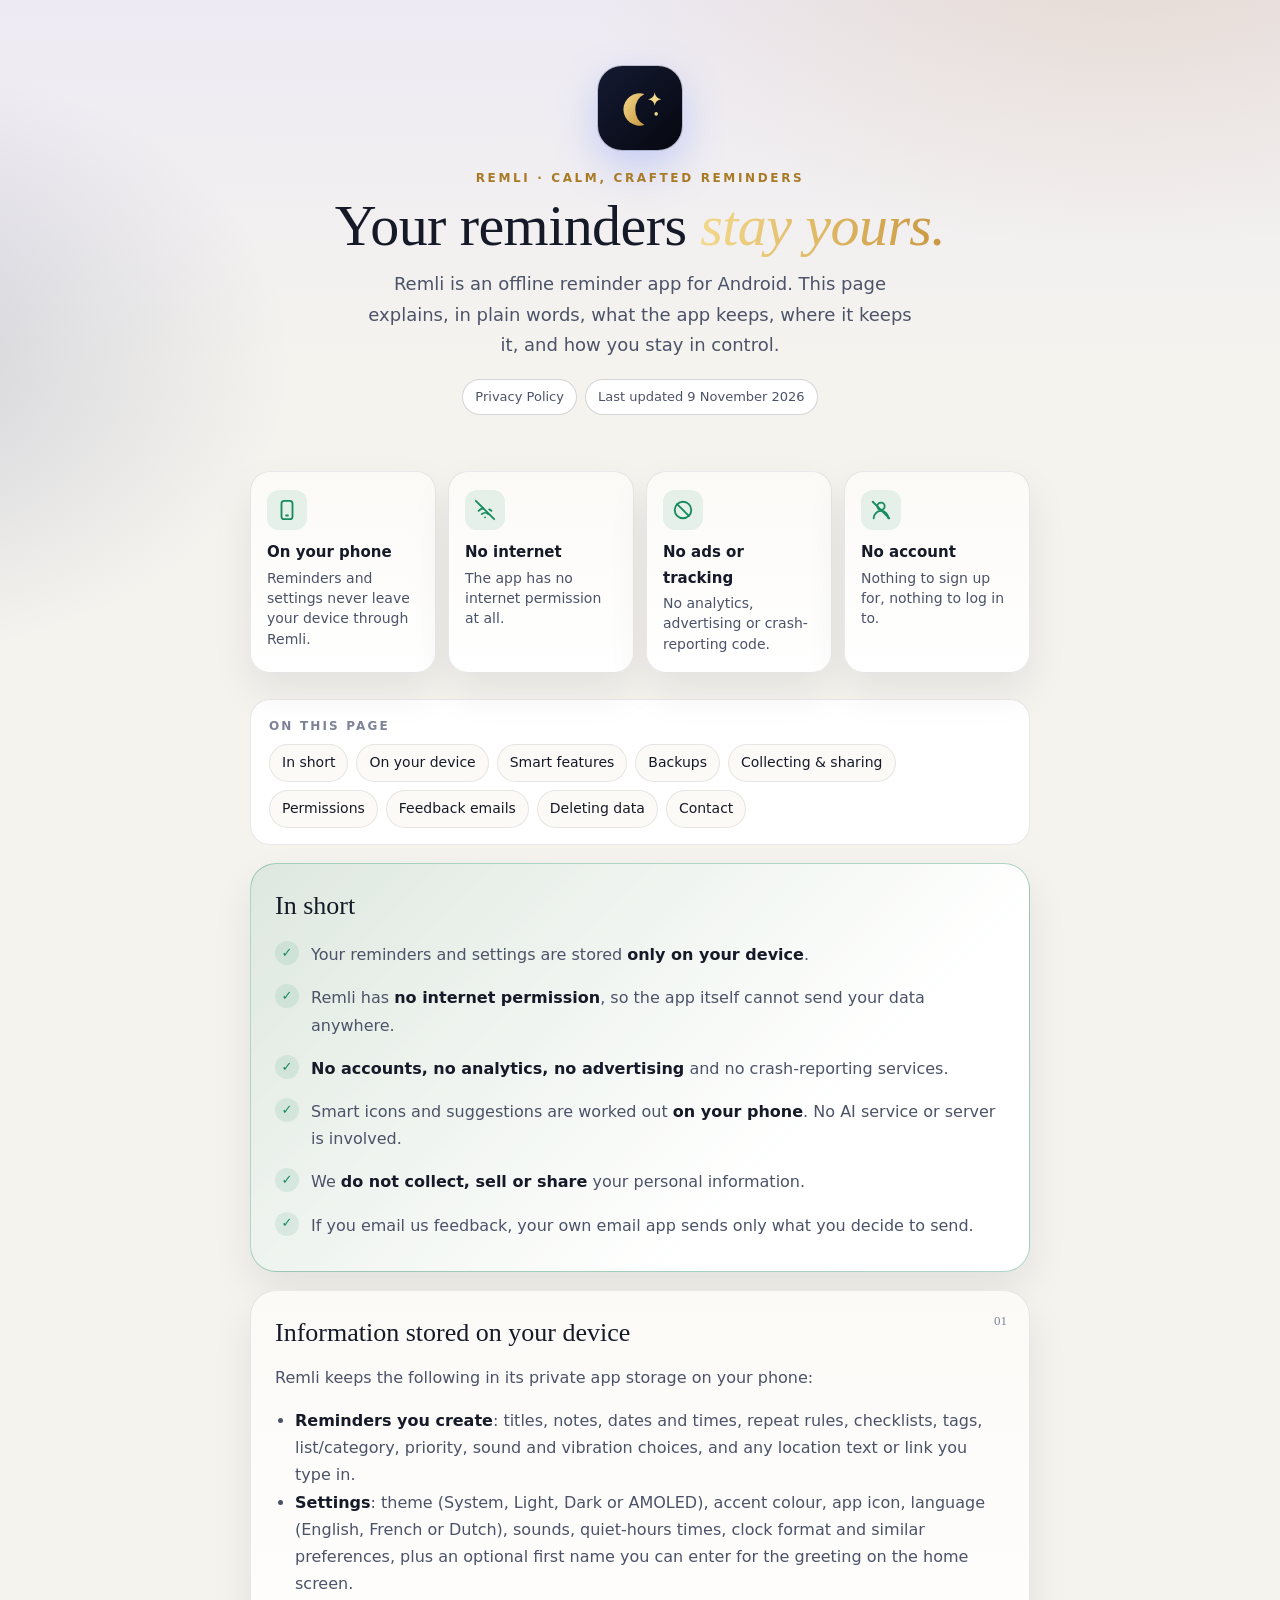
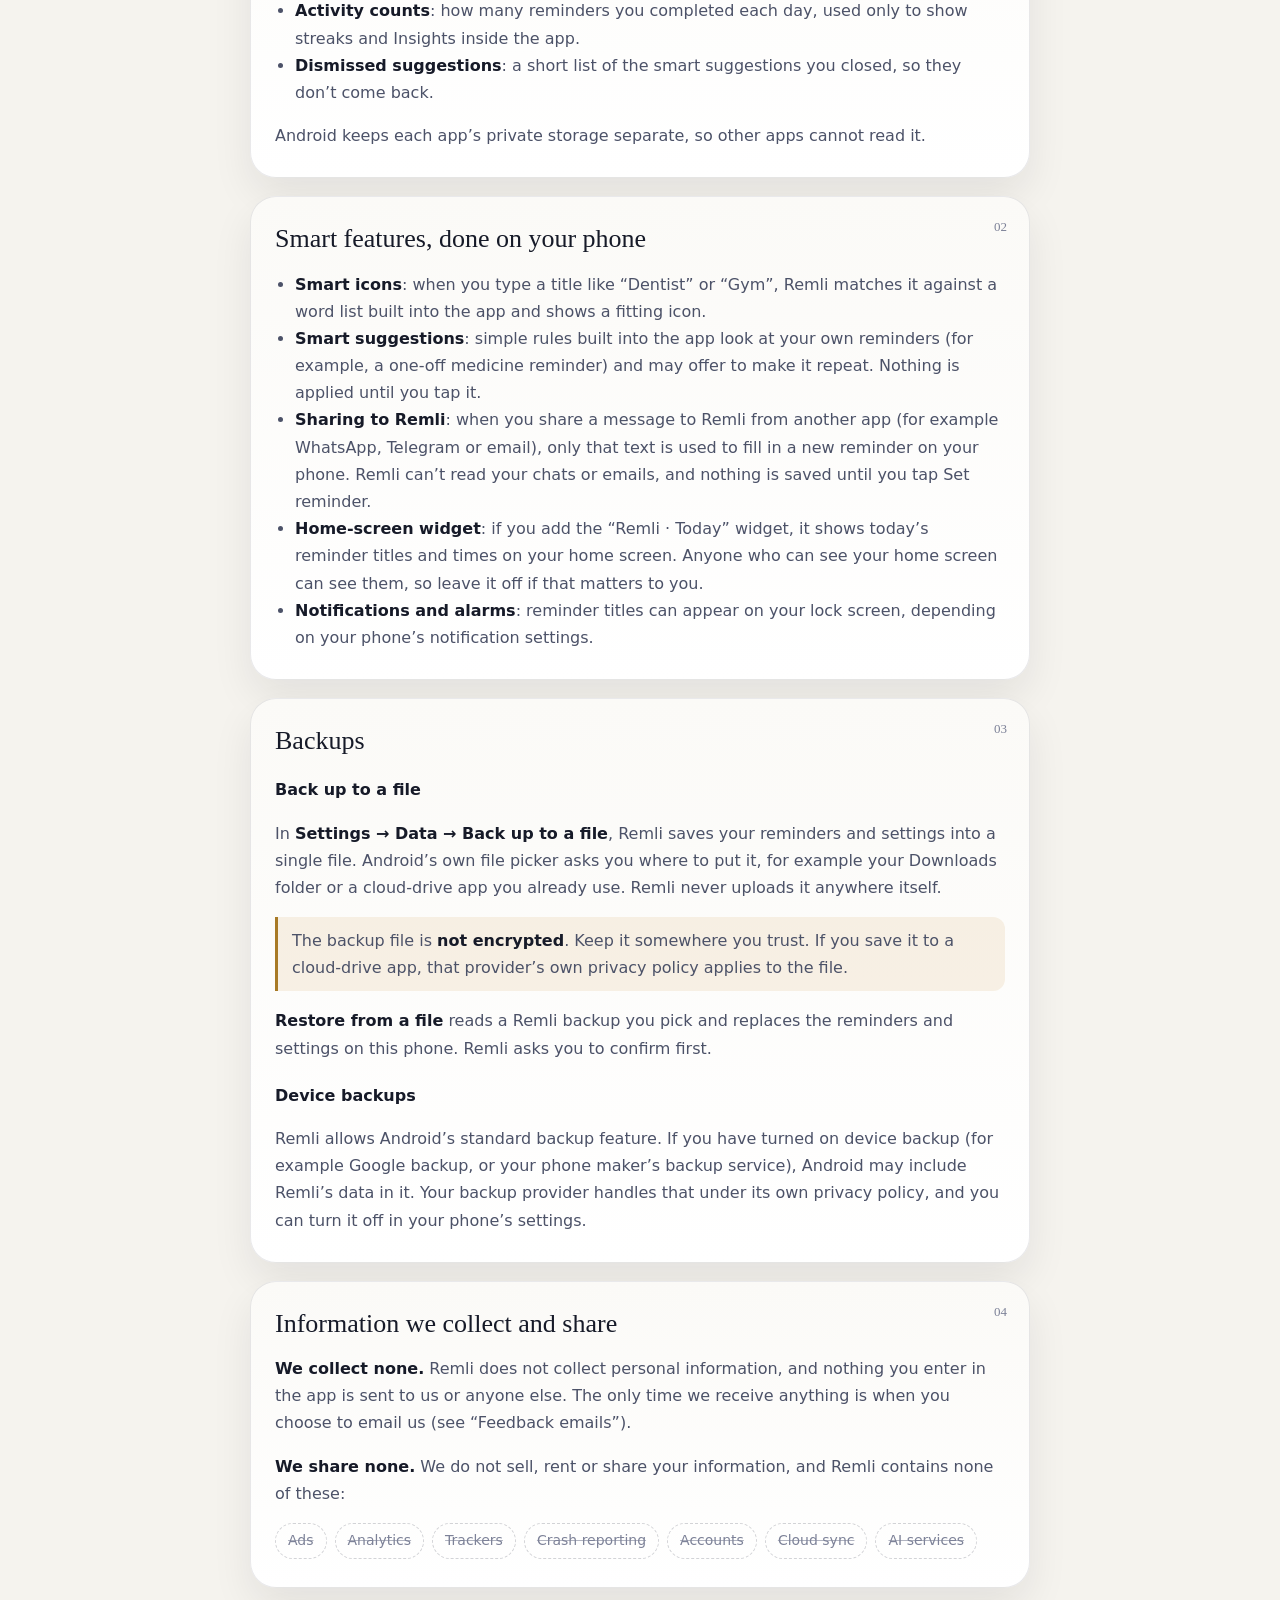
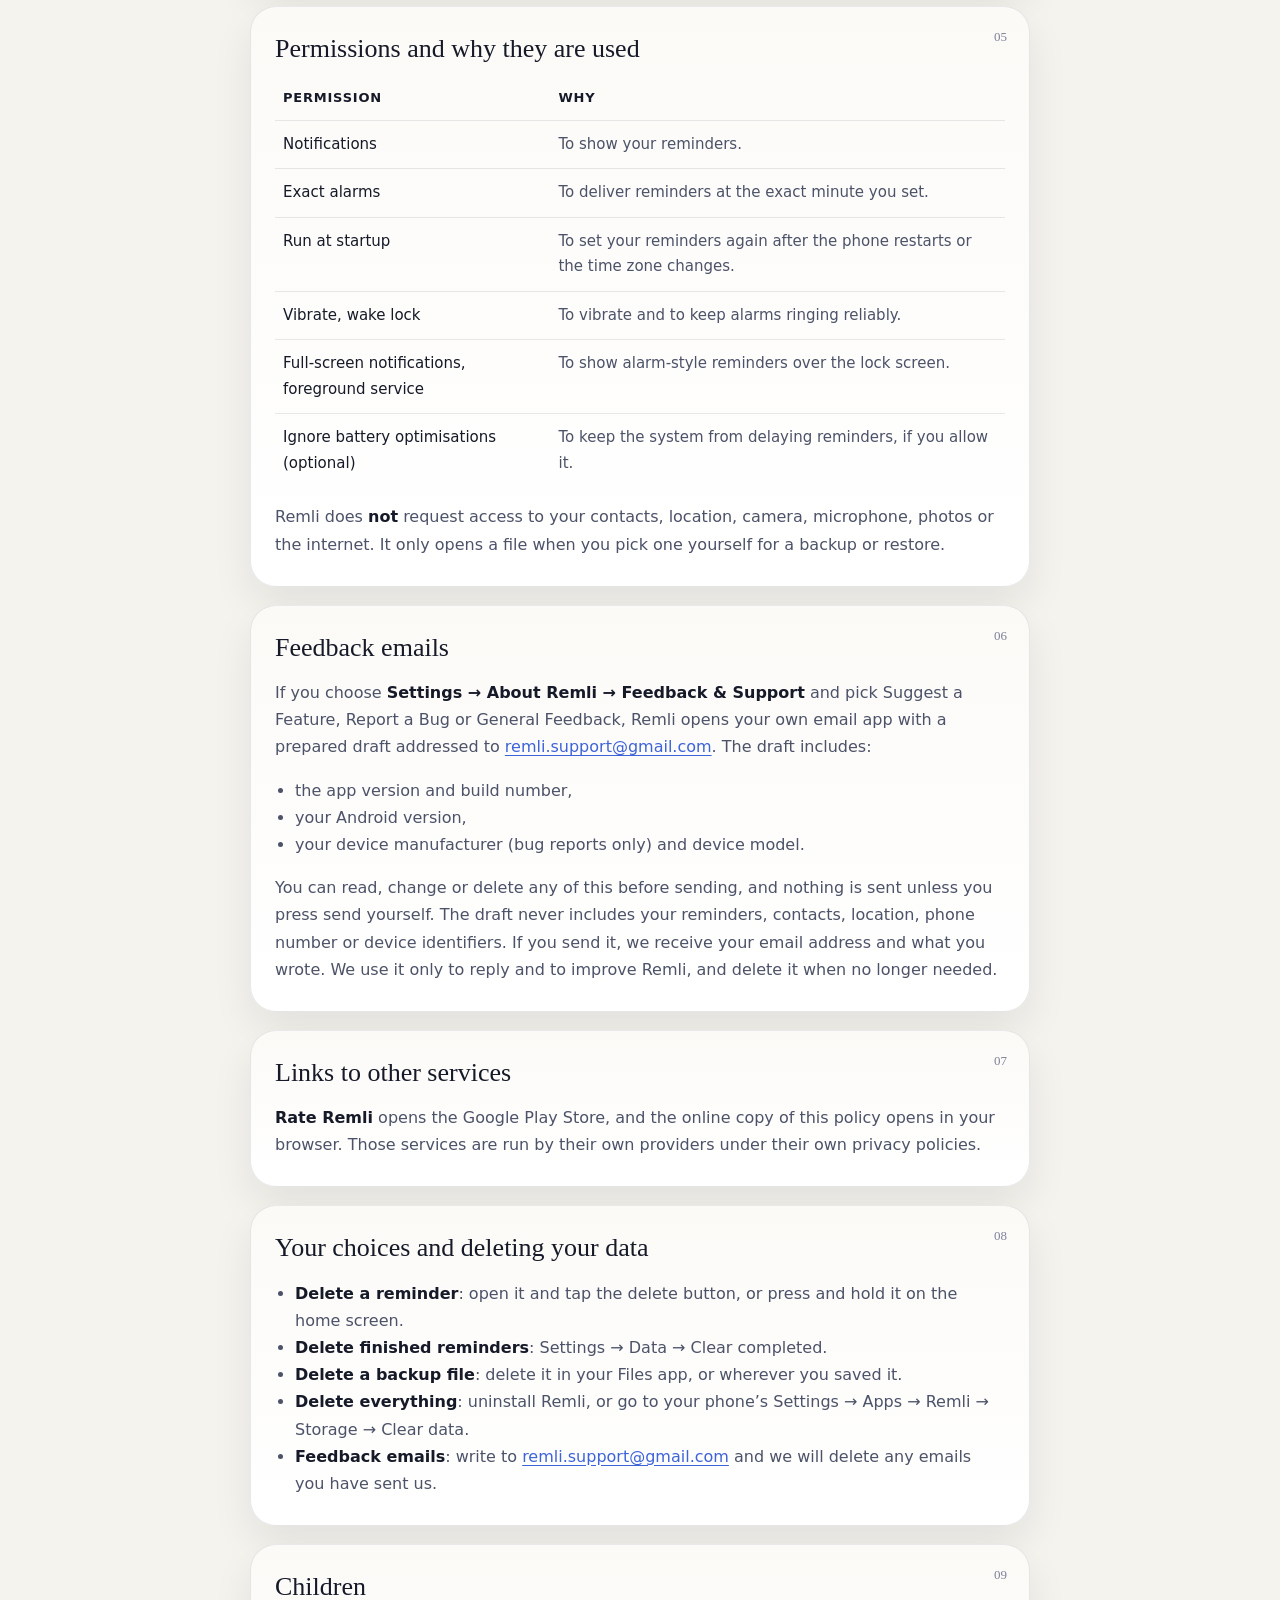
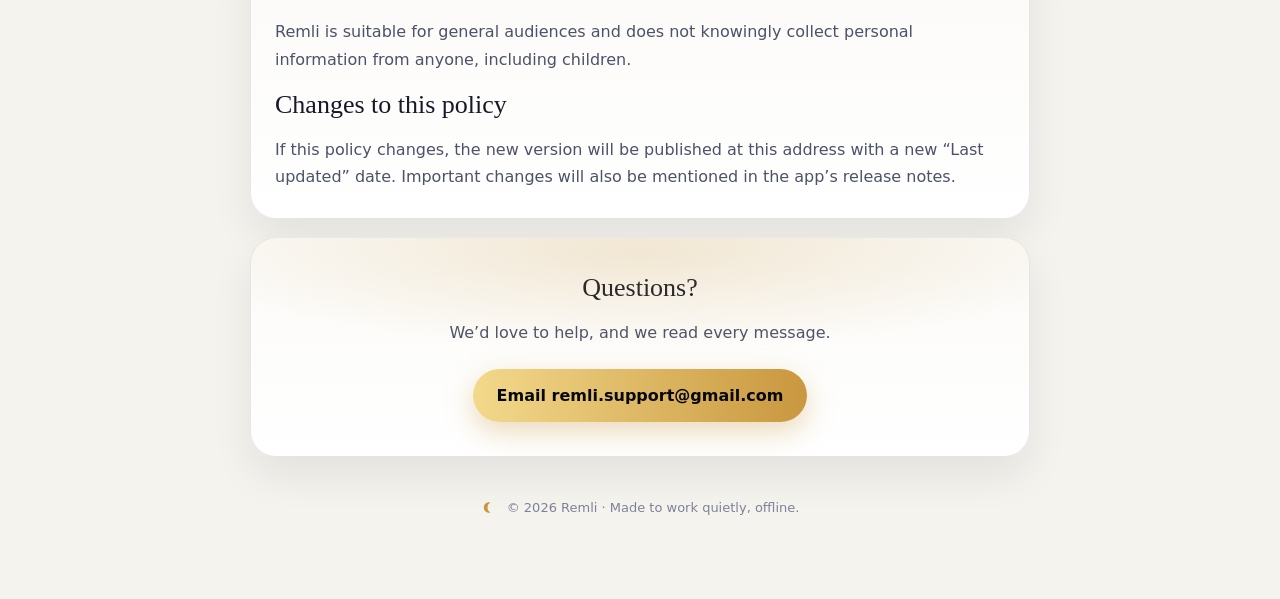
==== commit 8960b545: "Privacy policy: sharing to Remli, language setting, optional first name Co-Authored-By: Claude Opus " ====
--- a/index.html
+++ b/index.html
@@ -158,7 +158,7 @@
     <p class="over">Remli · Calm, crafted reminders</p>
     <h1>Your reminders <em>stay yours.</em></h1>
     <p class="lede">Remli is an offline reminder app for Android. This page explains, in plain words, what the app keeps, where it keeps it, and how you stay in control.</p>
-    <div class="meta"><span class="pill">Privacy Policy</span><span class="pill">Last updated 8 November 2026</span></div>
+    <div class="meta"><span class="pill">Privacy Policy</span><span class="pill">Last updated 9 November 2026</span></div>
   </header>
 
   <div class="glance reveal" role="list">
@@ -201,7 +201,7 @@
     <p>Remli keeps the following in its private app storage on your phone:</p>
     <ul>
       <li><strong>Reminders you create</strong>: titles, notes, dates and times, repeat rules, checklists, tags, list/category, priority, sound and vibration choices, and any location text or link you type in.</li>
-      <li><strong>Settings</strong>: theme (System, Light, Dark or AMOLED), accent colour, app icon, sounds, quiet-hours times, clock format and similar preferences.</li>
+      <li><strong>Settings</strong>: theme (System, Light, Dark or AMOLED), accent colour, app icon, language (English, French or Dutch), sounds, quiet-hours times, clock format and similar preferences, plus an optional first name you can enter for the greeting on the home screen.</li>
       <li><strong>Activity counts</strong>: how many reminders you completed each day, used only to show streaks and Insights inside the app.</li>
       <li><strong>Dismissed suggestions</strong>: a short list of the smart suggestions you closed, so they don’t come back.</li>
     </ul>
@@ -214,6 +214,7 @@
     <ul>
       <li><strong>Smart icons</strong>: when you type a title like “Dentist” or “Gym”, Remli matches it against a word list built into the app and shows a fitting icon.</li>
       <li><strong>Smart suggestions</strong>: simple rules built into the app look at your own reminders (for example, a one-off medicine reminder) and may offer to make it repeat. Nothing is applied until you tap it.</li>
+      <li><strong>Sharing to Remli</strong>: when you share a message to Remli from another app (for example WhatsApp, Telegram or email), only that text is used to fill in a new reminder on your phone. Remli can’t read your chats or emails, and nothing is saved until you tap Set reminder.</li>
       <li><strong>Home-screen widget</strong>: if you add the “Remli · Today” widget, it shows today’s reminder titles and times on your home screen. Anyone who can see your home screen can see them, so leave it off if that matters to you.</li>
       <li><strong>Notifications and alarms</strong>: reminder titles can appear on your lock screen, depending on your phone’s notification settings.</li>
     </ul>
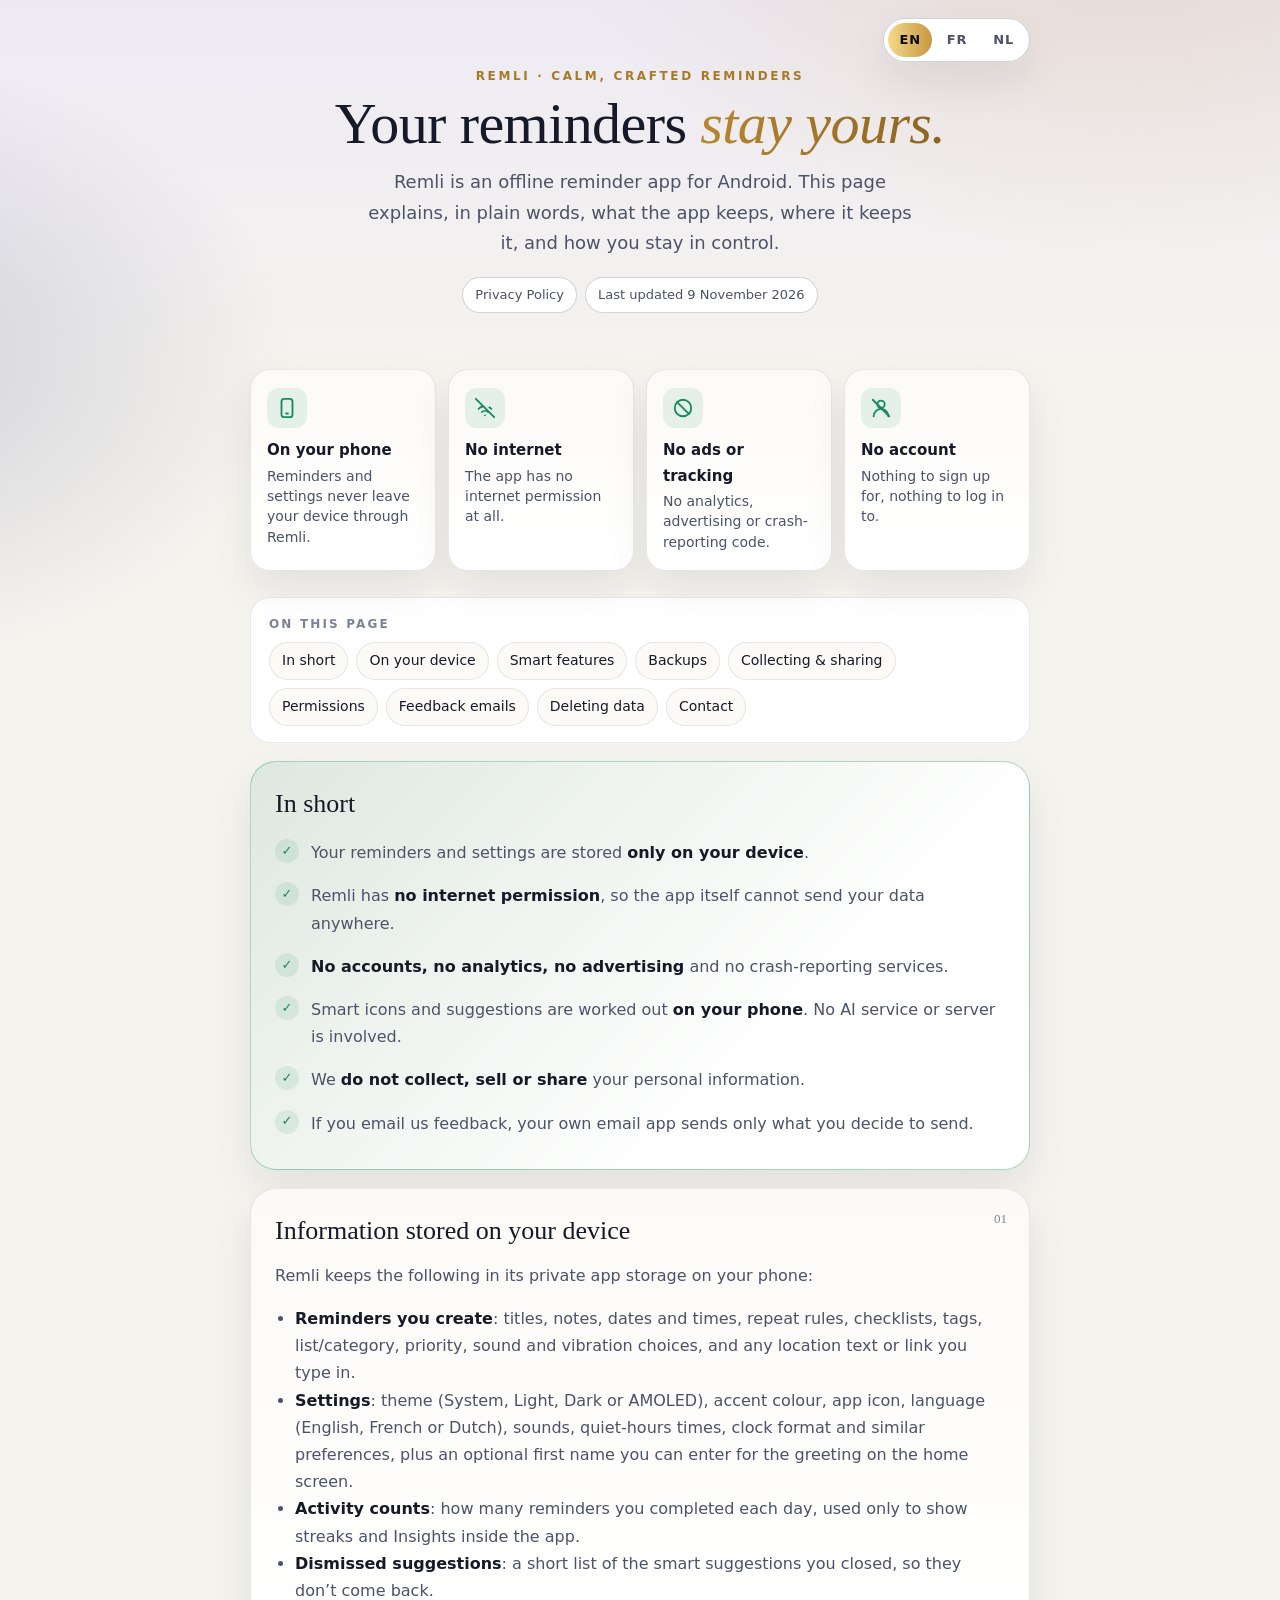
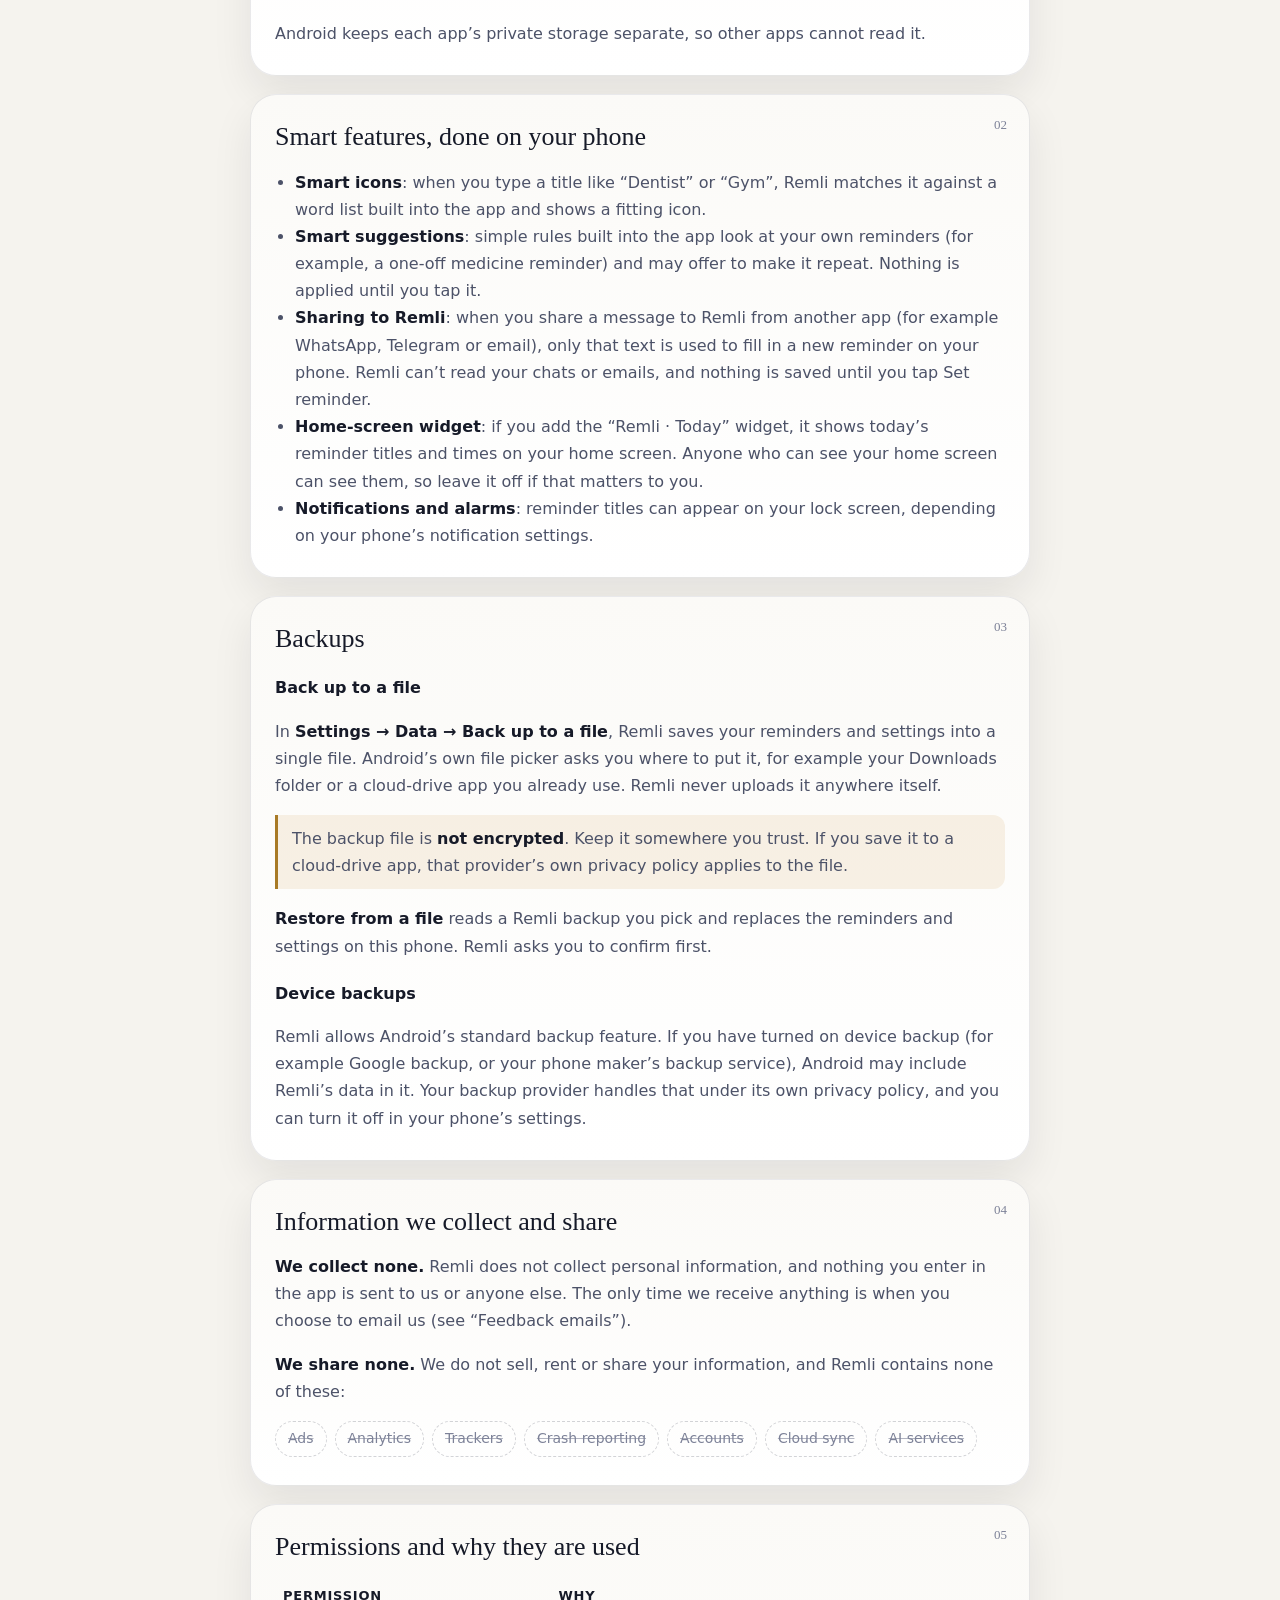
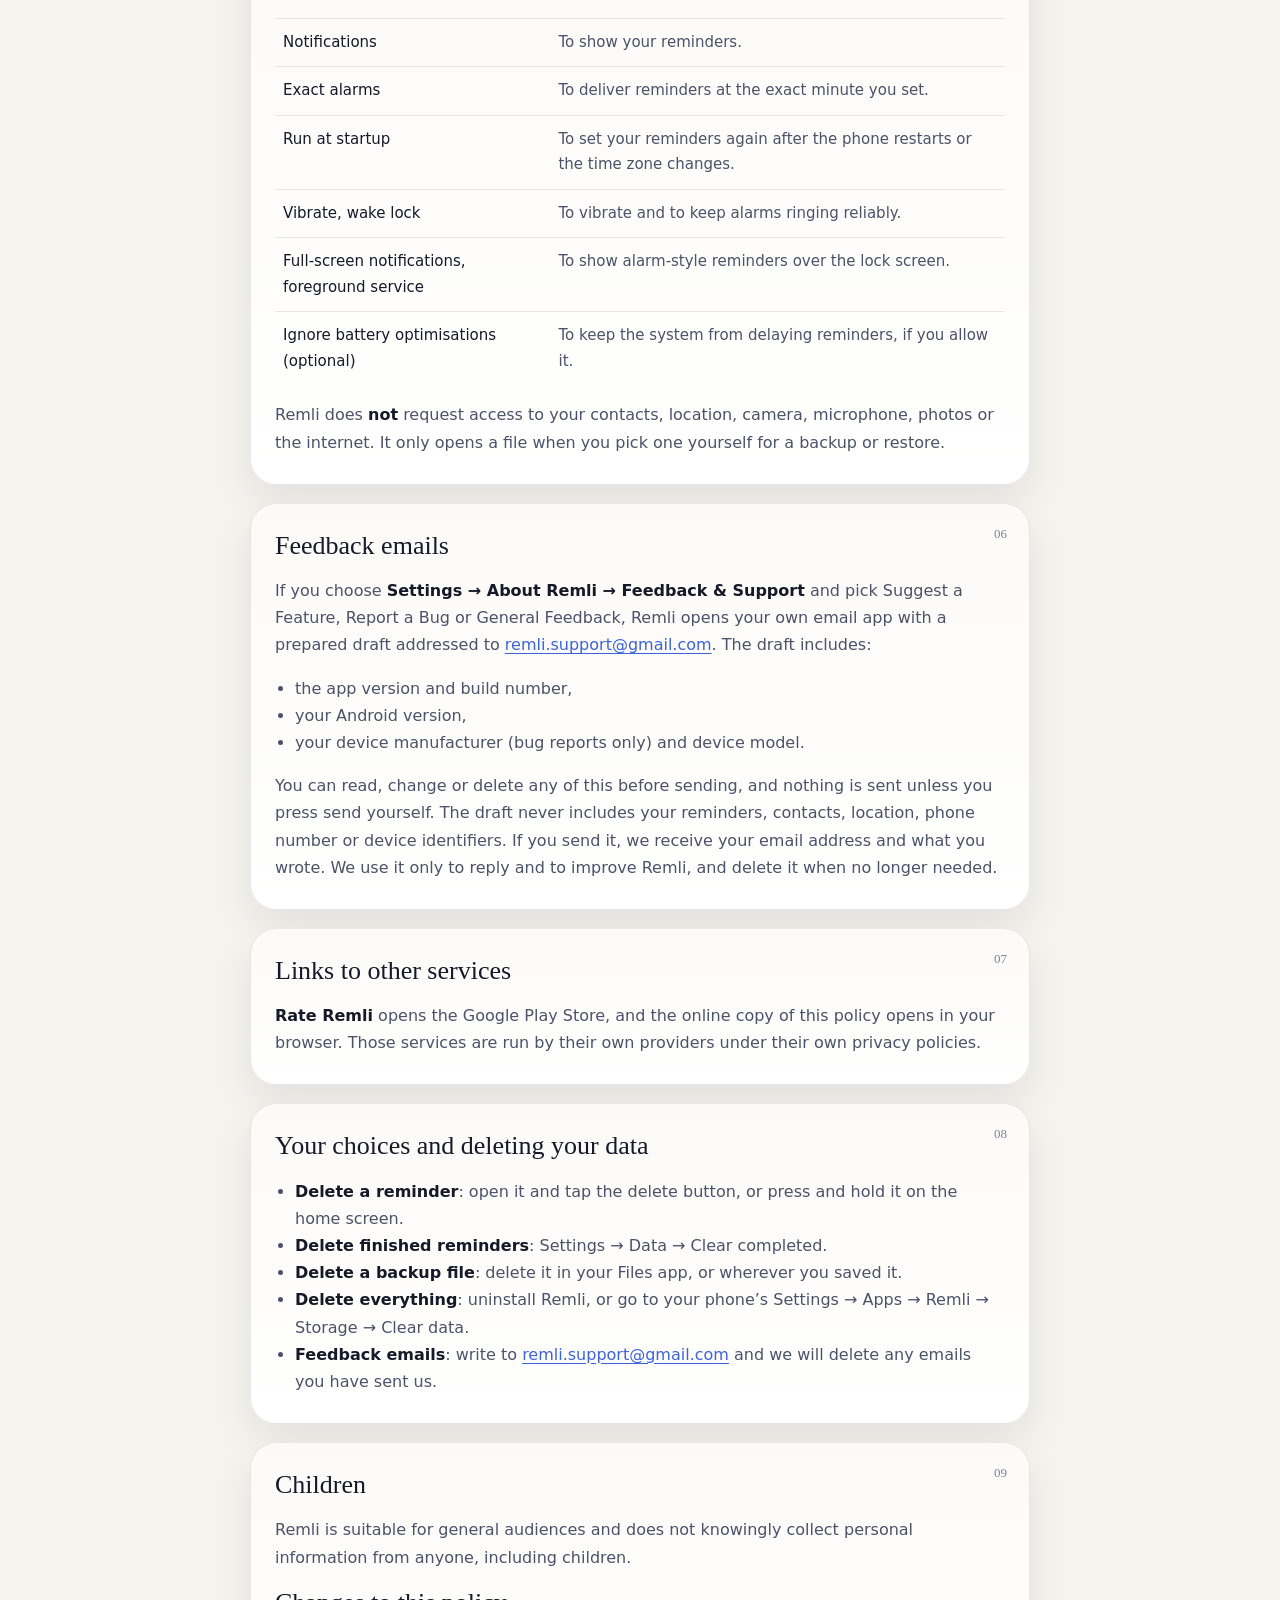
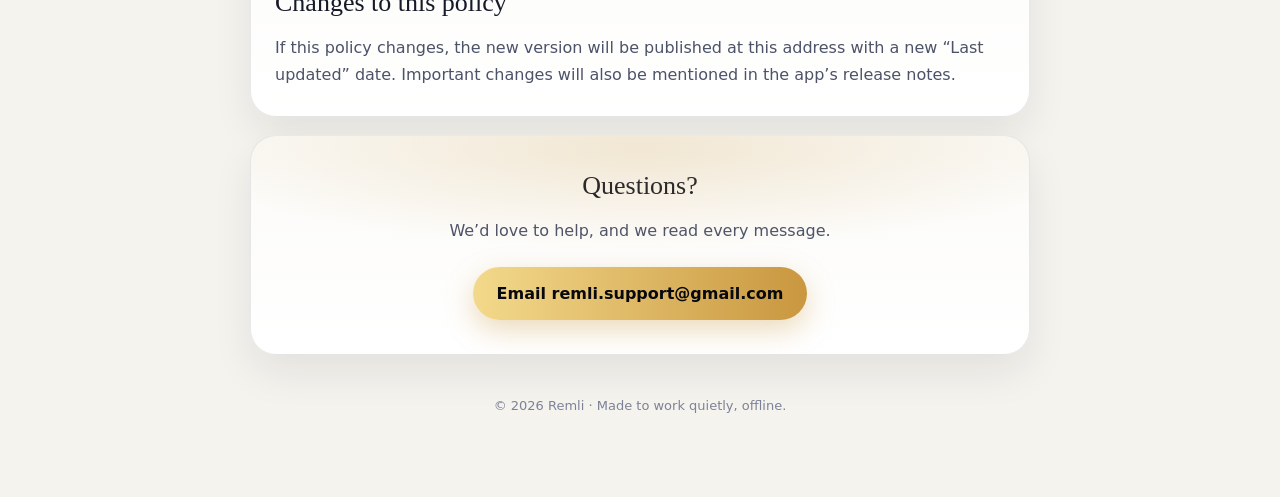
==== commit e9b21395: "Privacy policy in English, French and Dutch; remove old logo; use new Emerald icon for the tab Co-Au" ====
--- a/index.html
+++ b/index.html
@@ -11,150 +11,31 @@
 <meta property="og:title" content="Remli Privacy Policy">
 <meta property="og:description" content="Your reminders stay on your phone. No accounts, no ads, no tracking, no internet permission.">
 <meta property="og:type" content="website">
-<link rel="icon" href="data:image/svg+xml,%3Csvg xmlns='http://www.w3.org/2000/svg' viewBox='20 20 68 68'%3E%3Cpath d='M60,35 A22,22 0 1,0 60,77 A24,24 0 0,1 60,35 Z' fill='%23E8C67A'/%3E%3Cpath d='M74,33 Q75,41 83,42 Q75,43 74,51 Q73,43 65,42 Q73,41 74,33 Z' fill='%23F3D98B'/%3E%3C/svg%3E">
-<style>
-  :root {
-    --bg: #07090f; --bg2: #0b0e18;
-    --surface: #111522; --surface-hi: #181d2d;
-    --line: rgba(255,255,255,.08); --line-hi: rgba(255,255,255,.16);
-    --text: #f4f1ea; --dim: #a3a8ba; --faint: #6b7186;
-    --gold: #e8c67a; --gold-deep: #c9973f; --gold-soft: rgba(232,198,122,.14);
-    --blue: #8ab4ff; --ok: #6ee7b7; --ok-soft: rgba(110,231,183,.14);
-    --glow: rgba(76,111,255,.22); --shadow: 0 20px 50px rgba(0,0,0,.35);
-    --star: 1;
-  }
-  @media (prefers-color-scheme: light) {
-    :root {
-      --bg: #f5f3ee; --bg2: #edeaf4;
-      --surface: #ffffff; --surface-hi: #fbfaf7;
-      --line: rgba(16,21,40,.09); --line-hi: rgba(16,21,40,.18);
-      --text: #161a28; --dim: #4c5268; --faint: #7d8298;
-      --gold: #a87a26; --gold-deep: #c9973f; --gold-soft: rgba(201,151,63,.12);
-      --blue: #3d63d8; --ok: #178a5e; --ok-soft: rgba(23,138,94,.10);
-      --glow: rgba(201,151,63,.20); --shadow: 0 18px 40px rgba(22,26,40,.08);
-      --star: 0;
-    }
-  }
-  * { box-sizing: border-box; }
-  html { -webkit-text-size-adjust: 100%; scroll-behavior: smooth; scroll-padding-top: 20px; }
-  body {
-    margin: 0; color: var(--text); background: var(--bg);
-    font: 16px/1.7 system-ui, -apple-system, "Segoe UI", Roboto, "Helvetica Neue", Arial, sans-serif;
-    overflow-x: hidden;
-  }
-  /* Night sky behind everything */
-  .sky { position: fixed; inset: 0; z-index: -1; pointer-events: none;
-         background: radial-gradient(900px 520px at 88% -8%, var(--glow), transparent 62%),
-                     radial-gradient(700px 500px at -10% 40%, rgba(44,58,120,.18), transparent 60%),
-                     linear-gradient(180deg, var(--bg2), var(--bg) 40%); }
-  .sky i { position: absolute; width: 2px; height: 2px; border-radius: 50%; background: #fff;
-           opacity: calc(var(--star) * .5); animation: twinkle 5s ease-in-out infinite; }
-  @keyframes twinkle { 50% { opacity: calc(var(--star) * .1); } }
-
-  main { max-width: 820px; margin: 0 auto; padding: 56px 20px 80px; }
-
-  /* Hero */
-  .hero { text-align: center; padding: 10px 0 26px; }
-  .logo { width: 84px; height: 84px; margin: 0 auto 18px; border-radius: 24px; display: grid; place-items: center;
-          background: linear-gradient(135deg, #141a33, #06080f);
-          box-shadow: 0 0 0 1px var(--line-hi), 0 16px 44px rgba(76,111,255,.28); animation: float 6s ease-in-out infinite; }
-  @keyframes float { 50% { transform: translateY(-6px); } }
-  .over { color: var(--gold); letter-spacing: .22em; font-size: 12px; font-weight: 700; text-transform: uppercase; margin: 0; }
-  h1 { font-family: Georgia, "Times New Roman", serif; font-weight: 400; font-size: clamp(38px, 8vw, 58px);
-       line-height: 1.05; margin: 8px 0 12px; letter-spacing: -.01em; }
-  h1 em { font-style: italic; background: linear-gradient(90deg, #f3d98b, var(--gold-deep));
-          -webkit-background-clip: text; background-clip: text; color: transparent; }
-  .lede { max-width: 560px; margin: 0 auto; color: var(--dim); font-size: 18px; }
-  .meta { display: inline-flex; gap: 8px; flex-wrap: wrap; justify-content: center; margin-top: 18px; }
-  .pill { font-size: 13px; color: var(--dim); padding: 6px 12px; border-radius: 999px; border: 1px solid var(--line-hi); background: var(--surface); }
-
-  /* At a glance */
-  .glance { display: grid; grid-template-columns: repeat(auto-fit, minmax(148px, 1fr)); gap: 12px; margin: 30px 0 10px; }
-  .tile { background: linear-gradient(180deg, var(--surface-hi), var(--surface)); border: 1px solid var(--line);
-          border-radius: 20px; padding: 18px 16px; box-shadow: var(--shadow); transition: transform .25s ease, border-color .25s ease; }
-  .tile:hover { transform: translateY(-3px); border-color: var(--line-hi); }
-  .tile .ic { width: 40px; height: 40px; border-radius: 12px; display: grid; place-items: center; background: var(--ok-soft); color: var(--ok); margin-bottom: 10px; }
-  .tile .ic svg { width: 22px; height: 22px; }
-  .tile b { display: block; font-size: 15px; }
-  .tile span { display: block; color: var(--dim); font-size: 14px; line-height: 1.45; margin-top: 2px; }
-
-  /* Contents */
-  nav.toc { margin: 26px 0 8px; padding: 16px 18px; border-radius: 20px; border: 1px solid var(--line); background: var(--surface); }
-  nav.toc p { margin: 0 0 8px; font-size: 12px; letter-spacing: .18em; text-transform: uppercase; color: var(--faint); font-weight: 700; }
-  nav.toc ol { margin: 0; padding: 0; list-style: none; display: flex; flex-wrap: wrap; gap: 8px; counter-reset: c; }
-  nav.toc a { display: inline-block; text-decoration: none; color: var(--text); font-size: 14px; padding: 6px 12px;
-              border-radius: 999px; border: 1px solid var(--line); background: var(--surface-hi); transition: border-color .2s, color .2s; }
-  nav.toc a:hover { border-color: var(--gold); color: var(--gold); }
-
-  /* Sections */
-  .card { position: relative; background: linear-gradient(180deg, var(--surface-hi), var(--surface)); border: 1px solid var(--line);
-          border-radius: 26px; padding: 26px 24px 12px; margin: 18px 0; box-shadow: var(--shadow); }
-  .card .num { position: absolute; top: 22px; right: 22px; font: 400 13px Georgia, serif; color: var(--faint); }
-  .summary { border-color: color-mix(in srgb, var(--ok) 35%, transparent);
-             background: linear-gradient(135deg, var(--ok-soft), var(--surface) 70%); }
-  .checks { list-style: none; padding: 0; margin: 0 0 12px; }
-  .checks li { padding: 8px 0 8px 36px; position: relative; }
-  .checks li::before { content: "✓"; position: absolute; left: 0; top: 8px; width: 24px; height: 24px; border-radius: 50%;
-                       background: var(--ok-soft); color: var(--ok); display: grid; place-items: center; font-size: 13px; font-weight: 700; }
-  h2 { font-family: Georgia, "Times New Roman", serif; font-weight: 400; font-size: 26px; line-height: 1.2; margin: 0 40px 12px 0; }
-  h3 { font-size: 16px; margin: 20px 0 6px; }
-  p, li { color: var(--dim); }
-  strong { color: var(--text); font-weight: 600; }
-  ul { padding-left: 20px; }
-  a { color: var(--blue); text-underline-offset: 3px; }
-  .note { border-left: 3px solid var(--gold); background: var(--gold-soft); padding: 10px 14px; border-radius: 0 12px 12px 0; margin: 14px 0; }
-  .note p { margin: 0; }
-
-  table { width: 100%; border-collapse: collapse; margin: 4px 0 14px; font-size: 15px; }
-  th, td { text-align: left; padding: 11px 8px; border-bottom: 1px solid var(--line); vertical-align: top; }
-  th { color: var(--text); font-weight: 600; font-size: 13px; letter-spacing: .06em; text-transform: uppercase; }
-  td { color: var(--dim); }
-  td:first-child { color: var(--text); }
-  tr:last-child td { border-bottom: 0; }
-  .no { display: flex; flex-wrap: wrap; gap: 8px; margin: 6px 0 16px; padding: 0; list-style: none; }
-  .no li { font-size: 14px; padding: 5px 12px; border-radius: 999px; border: 1px dashed var(--line-hi); color: var(--faint); text-decoration: line-through; text-decoration-color: color-mix(in srgb, var(--faint) 60%, transparent); }
-
-  .contact { text-align: center; padding: 34px 24px; overflow: hidden; }
-  .contact::before { content: ""; position: absolute; inset: -40% -10% auto; height: 200px;
-                     background: radial-gradient(closest-side, var(--glow), transparent); pointer-events: none; }
-  .btn { position: relative; display: inline-block; margin-top: 6px; padding: 13px 24px; border-radius: 999px; text-decoration: none; font-weight: 700;
-         color: #07090f; background: linear-gradient(90deg, #f3d98b, #c9973f); box-shadow: 0 10px 28px rgba(201,151,63,.35);
-         transition: transform .2s ease, box-shadow .2s ease; }
-  .btn:hover { transform: translateY(-2px); box-shadow: 0 14px 34px rgba(201,151,63,.45); }
-  footer { text-align: center; color: var(--faint); font-size: 13px; margin-top: 40px; }
-  footer .moon { display: inline-block; vertical-align: -3px; margin-right: 6px; }
-
-  .top { position: fixed; right: 18px; bottom: 18px; width: 44px; height: 44px; border-radius: 50%; display: grid; place-items: center;
-         background: var(--surface-hi); border: 1px solid var(--line-hi); color: var(--text); text-decoration: none; font-size: 18px;
-         box-shadow: var(--shadow); opacity: 0; transform: translateY(10px); transition: opacity .3s, transform .3s; pointer-events: none; }
-  .top.show { opacity: 1; transform: none; pointer-events: auto; }
-
-  /* Gentle reveal on scroll (only when JS runs and motion is welcome) */
-  .js .reveal { opacity: 0; transform: translateY(16px); transition: opacity .6s ease, transform .6s ease; }
-  .js .reveal.in { opacity: 1; transform: none; }
-  @media (prefers-reduced-motion: reduce) {
-    *, *::before { animation: none !important; transition: none !important; }
-    .js .reveal { opacity: 1; transform: none; }
-  }
-  @media (max-width: 520px) {
-    main { padding-top: 40px; }
-    .card { padding: 22px 18px 8px; border-radius: 22px; }
-    .card .num { display: none; } h2 { margin-right: 0; }
-    .lede { font-size: 16px; }
-  }
-  @media print { .sky, .top, nav.toc { display: none; } .card { box-shadow: none; } }
-</style>
+<link rel="alternate" hreflang="en" href="https://remli-app.github.io/privacy/">
+<link rel="alternate" hreflang="fr" href="https://remli-app.github.io/privacy/fr/">
+<link rel="alternate" hreflang="nl" href="https://remli-app.github.io/privacy/nl/">
+<link rel="alternate" hreflang="x-default" href="https://remli-app.github.io/privacy/">
+<link rel="icon" type="image/png" href="favicon.png">
+<link rel="apple-touch-icon" href="apple-touch-icon.png">
+<link rel="stylesheet" href="style.css">
+<script>
+  // French or Dutch browsers go straight to their language, unless the visitor already picked one.
+  (function () {
+    try { if (localStorage.getItem('remli-lang') || /[?&]lang=en/.test(location.search)) return; } catch (e) { return; }
+    var l = (navigator.language || '').slice(0, 2).toLowerCase();
+    if (l === 'fr' || l === 'nl') location.replace(l + '/');
+  })();
+</script>
 </head>
 <body>
 <div class="sky" aria-hidden="true"></div>
 <main>
+  <nav class="langs" aria-label="Language">
+    <a href="./" hreflang="en" lang="en" aria-current="page">EN</a>
+    <a href="fr/" hreflang="fr" lang="fr">FR</a>
+    <a href="nl/" hreflang="nl" lang="nl">NL</a>
+  </nav>
   <header class="hero">
-    <div class="logo" aria-hidden="true">
-      <svg width="50" height="50" viewBox="20 20 68 68"><defs><linearGradient id="g" x1="0" y1="0" x2="1" y2="1"><stop offset="0" stop-color="#F3D98B"/><stop offset="1" stop-color="#C9973F"/></linearGradient></defs>
-        <path d="M60,35 A22,22 0 1,0 60,77 A24,24 0 0,1 60,35 Z" fill="url(#g)"/>
-        <path d="M74,33 Q75,41 83,42 Q75,43 74,51 Q73,43 65,42 Q73,41 74,33 Z" fill="#F3D98B"/>
-        <circle cx="76" cy="62" r="2.4" fill="#F3D98B"/></svg>
-    </div>
     <p class="over">Remli · Calm, crafted reminders</p>
     <h1>Your reminders <em>stay yours.</em></h1>
     <p class="lede">Remli is an offline reminder app for Android. This page explains, in plain words, what the app keeps, where it keeps it, and how you stay in control.</p>
@@ -302,38 +183,9 @@
     <a class="btn" href="mailto:remli.support@gmail.com?subject=Remli%20-%20Privacy%20question">Email remli.support@gmail.com</a>
   </section>
 
-  <footer>
-    <svg class="moon" width="16" height="16" viewBox="20 20 68 68" aria-hidden="true"><path d="M60,35 A22,22 0 1,0 60,77 A24,24 0 0,1 60,35 Z" fill="#C9973F"/></svg>
-    © 2026 Remli · Made to work quietly, offline.
-  </footer>
+  <footer>© 2026 Remli · Made to work quietly, offline.</footer>
 </main>
 <a class="top" href="#" aria-label="Back to top">↑</a>
-<script>
-  (function () {
-    var doc = document.documentElement;
-    doc.classList.add('js');
-    // A few softly twinkling stars (hidden in light mode by CSS).
-    var sky = document.querySelector('.sky');
-    for (var i = 0; i < 46; i++) {
-      var s = document.createElement('i');
-      s.style.left = (Math.random() * 100) + '%';
-      s.style.top = (Math.random() * 70) + '%';
-      s.style.animationDelay = (Math.random() * 5) + 's';
-      if (Math.random() > .8) { s.style.width = s.style.height = '3px'; }
-      sky.appendChild(s);
-    }
-    // Fade sections in as they scroll into view.
-    var items = document.querySelectorAll('.reveal');
-    if ('IntersectionObserver' in window) {
-      var io = new IntersectionObserver(function (es) {
-        es.forEach(function (e) { if (e.isIntersecting) { e.target.classList.add('in'); io.unobserve(e.target); } });
-      }, { rootMargin: '0px 0px -8% 0px' });
-      items.forEach(function (el) { io.observe(el); });
-    } else { items.forEach(function (el) { el.classList.add('in'); }); }
-    // Back-to-top button after scrolling a little.
-    var top = document.querySelector('.top');
-    window.addEventListener('scroll', function () { top.classList.toggle('show', window.scrollY > 600); }, { passive: true });
-  })();
-</script>
+<script src="site.js"></script>
 </body>
 </html>
--- a/style.css
+++ b/style.css
@@ -0,0 +1,138 @@
+:root {
+  --bg: #07090f; --bg2: #0b0e18;
+  --surface: #111522; --surface-hi: #181d2d;
+  --line: rgba(255,255,255,.08); --line-hi: rgba(255,255,255,.16);
+  --text: #f4f1ea; --dim: #a3a8ba; --faint: #6b7186;
+  --gold: #e8c67a; --gold-deep: #c9973f; --gold-soft: rgba(232,198,122,.14);
+  --blue: #8ab4ff; --ok: #6ee7b7; --ok-soft: rgba(110,231,183,.14);
+  --glow: rgba(76,111,255,.22); --shadow: 0 20px 50px rgba(0,0,0,.35);
+  --star: 1;
+}
+@media (prefers-color-scheme: light) {
+  :root {
+    --bg: #f5f3ee; --bg2: #edeaf4;
+    --surface: #ffffff; --surface-hi: #fbfaf7;
+    --line: rgba(16,21,40,.09); --line-hi: rgba(16,21,40,.18);
+    --text: #161a28; --dim: #4c5268; --faint: #7d8298;
+    --gold: #a87a26; --gold-deep: #c9973f; --gold-soft: rgba(201,151,63,.12);
+    --blue: #3d63d8; --ok: #178a5e; --ok-soft: rgba(23,138,94,.10);
+    --glow: rgba(201,151,63,.20); --shadow: 0 18px 40px rgba(22,26,40,.08);
+    --star: 0;
+  }
+}
+* { box-sizing: border-box; }
+html { -webkit-text-size-adjust: 100%; scroll-behavior: smooth; scroll-padding-top: 20px; }
+body {
+  margin: 0; color: var(--text); background: var(--bg);
+  font: 16px/1.7 system-ui, -apple-system, "Segoe UI", Roboto, "Helvetica Neue", Arial, sans-serif;
+  overflow-x: hidden;
+}
+/* Night sky behind everything */
+.sky { position: fixed; inset: 0; z-index: -1; pointer-events: none;
+       background: radial-gradient(900px 520px at 88% -8%, var(--glow), transparent 62%),
+                   radial-gradient(700px 500px at -10% 40%, rgba(44,58,120,.18), transparent 60%),
+                   linear-gradient(180deg, var(--bg2), var(--bg) 40%); }
+.sky i { position: absolute; width: 2px; height: 2px; border-radius: 50%; background: #fff;
+         opacity: calc(var(--star) * .5); animation: twinkle 5s ease-in-out infinite; }
+@keyframes twinkle { 50% { opacity: calc(var(--star) * .1); } }
+
+main { max-width: 820px; margin: 0 auto; padding: 56px 20px 80px; }
+
+/* Hero */
+.hero { text-align: center; padding: 10px 0 26px; }
+.over { color: var(--gold); letter-spacing: .22em; font-size: 12px; font-weight: 700; text-transform: uppercase; margin: 0; }
+h1 { font-family: Georgia, "Times New Roman", serif; font-weight: 400; font-size: clamp(38px, 8vw, 58px);
+     line-height: 1.05; margin: 8px 0 12px; letter-spacing: -.01em; }
+h1 em { font-style: italic; background: linear-gradient(90deg, #f3d98b, var(--gold-deep));
+        -webkit-background-clip: text; background-clip: text; color: transparent; }
+.lede { max-width: 560px; margin: 0 auto; color: var(--dim); font-size: 18px; }
+.meta { display: inline-flex; gap: 8px; flex-wrap: wrap; justify-content: center; margin-top: 18px; }
+.pill { font-size: 13px; color: var(--dim); padding: 6px 12px; border-radius: 999px; border: 1px solid var(--line-hi); background: var(--surface); }
+
+/* At a glance */
+.glance { display: grid; grid-template-columns: repeat(auto-fit, minmax(148px, 1fr)); gap: 12px; margin: 30px 0 10px; }
+.tile { background: linear-gradient(180deg, var(--surface-hi), var(--surface)); border: 1px solid var(--line);
+        border-radius: 20px; padding: 18px 16px; box-shadow: var(--shadow); transition: transform .25s ease, border-color .25s ease; }
+.tile:hover { transform: translateY(-3px); border-color: var(--line-hi); }
+.tile .ic { width: 40px; height: 40px; border-radius: 12px; display: grid; place-items: center; background: var(--ok-soft); color: var(--ok); margin-bottom: 10px; }
+.tile .ic svg { width: 22px; height: 22px; }
+.tile b { display: block; font-size: 15px; }
+.tile span { display: block; color: var(--dim); font-size: 14px; line-height: 1.45; margin-top: 2px; }
+
+/* Contents */
+nav.toc { margin: 26px 0 8px; padding: 16px 18px; border-radius: 20px; border: 1px solid var(--line); background: var(--surface); }
+nav.toc p { margin: 0 0 8px; font-size: 12px; letter-spacing: .18em; text-transform: uppercase; color: var(--faint); font-weight: 700; }
+nav.toc ol { margin: 0; padding: 0; list-style: none; display: flex; flex-wrap: wrap; gap: 8px; counter-reset: c; }
+nav.toc a { display: inline-block; text-decoration: none; color: var(--text); font-size: 14px; padding: 6px 12px;
+            border-radius: 999px; border: 1px solid var(--line); background: var(--surface-hi); transition: border-color .2s, color .2s; }
+nav.toc a:hover { border-color: var(--gold); color: var(--gold); }
+
+/* Sections */
+.card { position: relative; background: linear-gradient(180deg, var(--surface-hi), var(--surface)); border: 1px solid var(--line);
+        border-radius: 26px; padding: 26px 24px 12px; margin: 18px 0; box-shadow: var(--shadow); }
+.card .num { position: absolute; top: 22px; right: 22px; font: 400 13px Georgia, serif; color: var(--faint); }
+.summary { border-color: color-mix(in srgb, var(--ok) 35%, transparent);
+           background: linear-gradient(135deg, var(--ok-soft), var(--surface) 70%); }
+.checks { list-style: none; padding: 0; margin: 0 0 12px; }
+.checks li { padding: 8px 0 8px 36px; position: relative; }
+.checks li::before { content: "✓"; position: absolute; left: 0; top: 8px; width: 24px; height: 24px; border-radius: 50%;
+                     background: var(--ok-soft); color: var(--ok); display: grid; place-items: center; font-size: 13px; font-weight: 700; }
+h2 { font-family: Georgia, "Times New Roman", serif; font-weight: 400; font-size: 26px; line-height: 1.2; margin: 0 40px 12px 0; }
+h3 { font-size: 16px; margin: 20px 0 6px; }
+p, li { color: var(--dim); }
+strong { color: var(--text); font-weight: 600; }
+ul { padding-left: 20px; }
+a { color: var(--blue); text-underline-offset: 3px; }
+.note { border-left: 3px solid var(--gold); background: var(--gold-soft); padding: 10px 14px; border-radius: 0 12px 12px 0; margin: 14px 0; }
+.note p { margin: 0; }
+
+table { width: 100%; border-collapse: collapse; margin: 4px 0 14px; font-size: 15px; }
+th, td { text-align: left; padding: 11px 8px; border-bottom: 1px solid var(--line); vertical-align: top; }
+th { color: var(--text); font-weight: 600; font-size: 13px; letter-spacing: .06em; text-transform: uppercase; }
+td { color: var(--dim); }
+td:first-child { color: var(--text); }
+tr:last-child td { border-bottom: 0; }
+.no { display: flex; flex-wrap: wrap; gap: 8px; margin: 6px 0 16px; padding: 0; list-style: none; }
+.no li { font-size: 14px; padding: 5px 12px; border-radius: 999px; border: 1px dashed var(--line-hi); color: var(--faint); text-decoration: line-through; text-decoration-color: color-mix(in srgb, var(--faint) 60%, transparent); }
+
+.contact { text-align: center; padding: 34px 24px; overflow: hidden; }
+.contact::before { content: ""; position: absolute; inset: -40% -10% auto; height: 200px;
+                   background: radial-gradient(closest-side, var(--glow), transparent); pointer-events: none; }
+.btn { position: relative; display: inline-block; margin-top: 6px; padding: 13px 24px; border-radius: 999px; text-decoration: none; font-weight: 700;
+       color: #07090f; background: linear-gradient(90deg, #f3d98b, #c9973f); box-shadow: 0 10px 28px rgba(201,151,63,.35);
+       transition: transform .2s ease, box-shadow .2s ease; }
+.btn:hover { transform: translateY(-2px); box-shadow: 0 14px 34px rgba(201,151,63,.45); }
+footer { text-align: center; color: var(--faint); font-size: 13px; margin-top: 40px; }
+
+.top { position: fixed; right: 18px; bottom: 18px; width: 44px; height: 44px; border-radius: 50%; display: grid; place-items: center;
+       background: var(--surface-hi); border: 1px solid var(--line-hi); color: var(--text); text-decoration: none; font-size: 18px;
+       box-shadow: var(--shadow); opacity: 0; transform: translateY(10px); transition: opacity .3s, transform .3s; pointer-events: none; }
+.top.show { opacity: 1; transform: none; pointer-events: auto; }
+
+/* Gentle reveal on scroll (only when JS runs and motion is welcome) */
+.js .reveal { opacity: 0; transform: translateY(16px); transition: opacity .6s ease, transform .6s ease; }
+.js .reveal.in { opacity: 1; transform: none; }
+@media (prefers-reduced-motion: reduce) {
+  *, *::before { animation: none !important; transition: none !important; }
+  .js .reveal { opacity: 1; transform: none; }
+}
+@media (max-width: 520px) {
+  main { padding-top: 40px; }
+  .card { padding: 22px 18px 8px; border-radius: 22px; }
+  .card .num { display: none; } h2 { margin-right: 0; }
+  .lede { font-size: 16px; }
+}
+@media print { .sky, .top, nav.toc { display: none; } .card { box-shadow: none; } }
+
+/* Language switcher */
+.langs { position: absolute; top: 18px; right: 20px; display: flex; gap: 4px; padding: 4px; border-radius: 999px;
+         background: var(--surface); border: 1px solid var(--line-hi); box-shadow: var(--shadow); z-index: 2; }
+.langs a { font-size: 13px; font-weight: 700; letter-spacing: .06em; text-decoration: none; color: var(--dim);
+           padding: 6px 11px; border-radius: 999px; transition: background .2s, color .2s; }
+.langs a:hover { color: var(--text); }
+.langs a[aria-current="page"] { background: linear-gradient(90deg, #f3d98b, #c9973f); color: #07090f; }
+main { position: relative; }
+@media (max-width: 520px) { .langs { top: 12px; right: 12px; } .hero { padding-top: 34px; } }
+
+/* Deeper gold on light backgrounds so the headline stays easy to read. */
+@media (prefers-color-scheme: light) { h1 em { background: linear-gradient(90deg, #b8862e, #8a6420); -webkit-background-clip: text; background-clip: text; } }
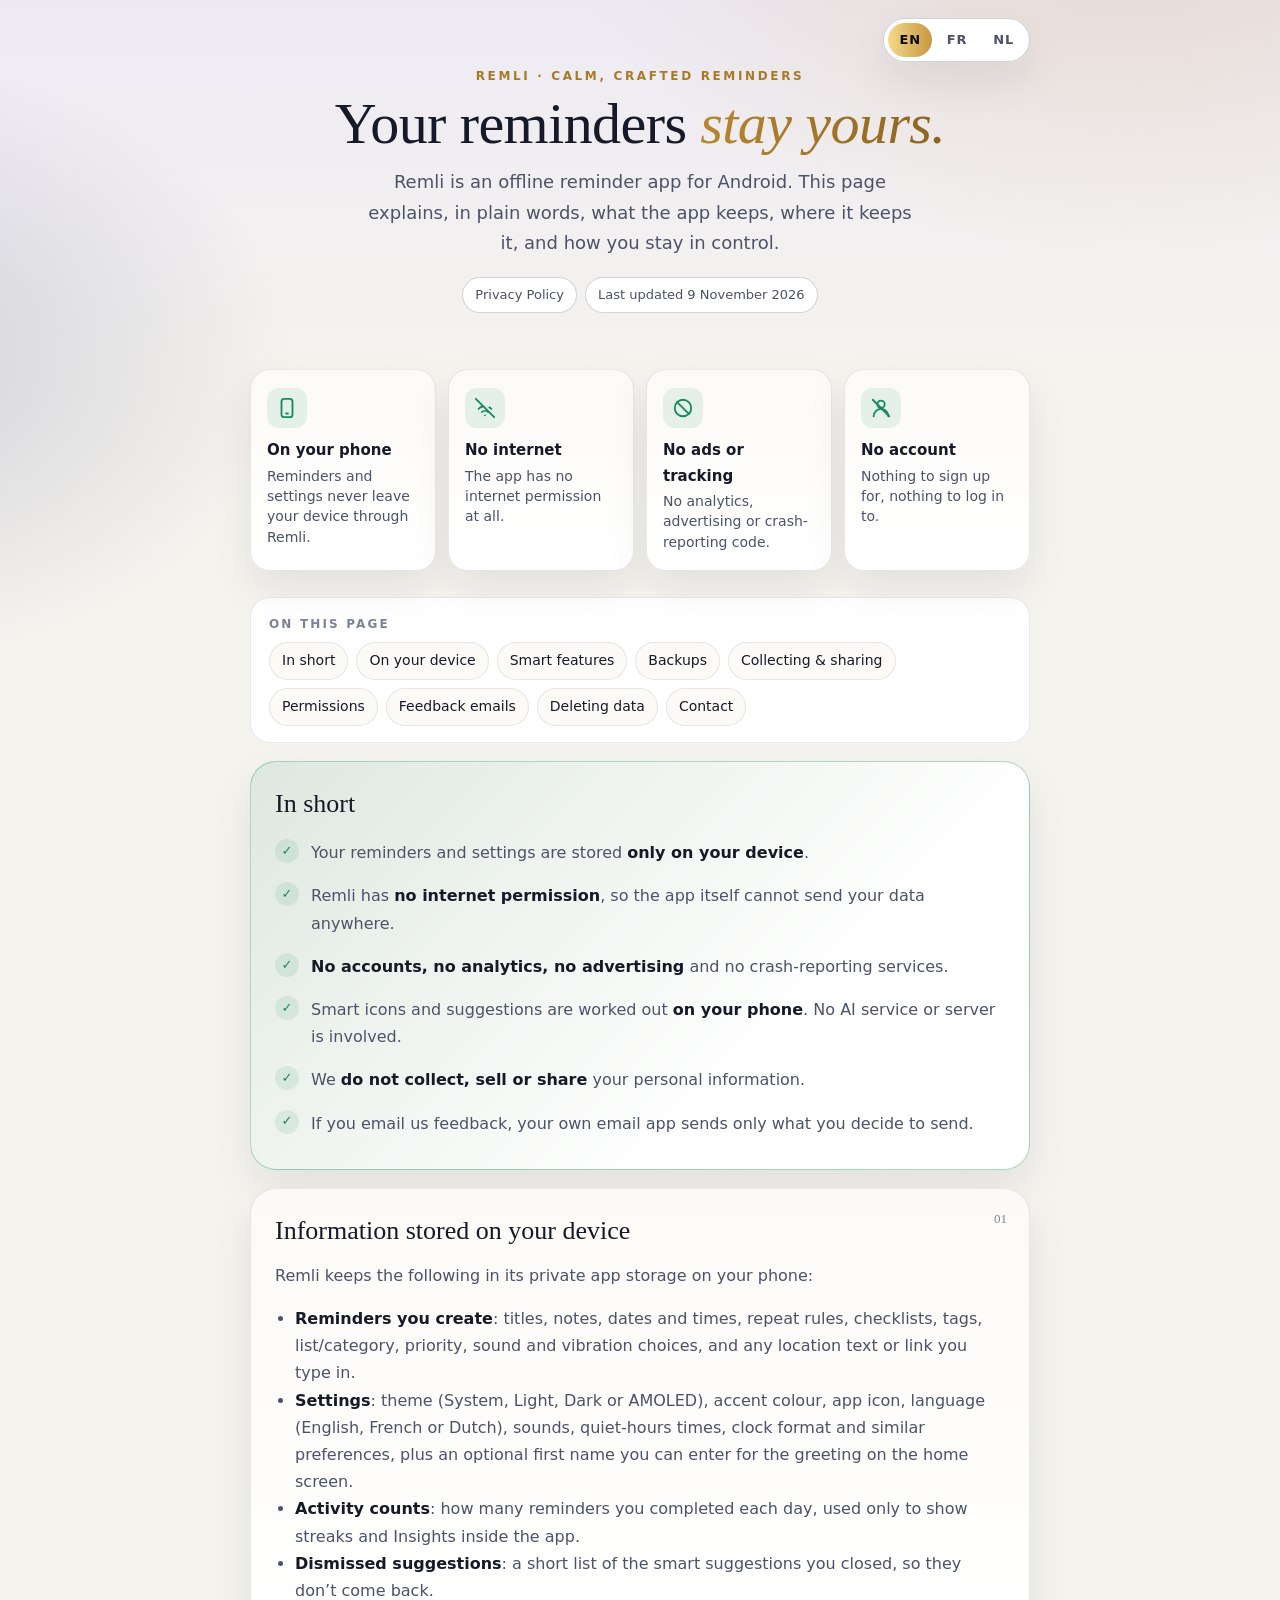
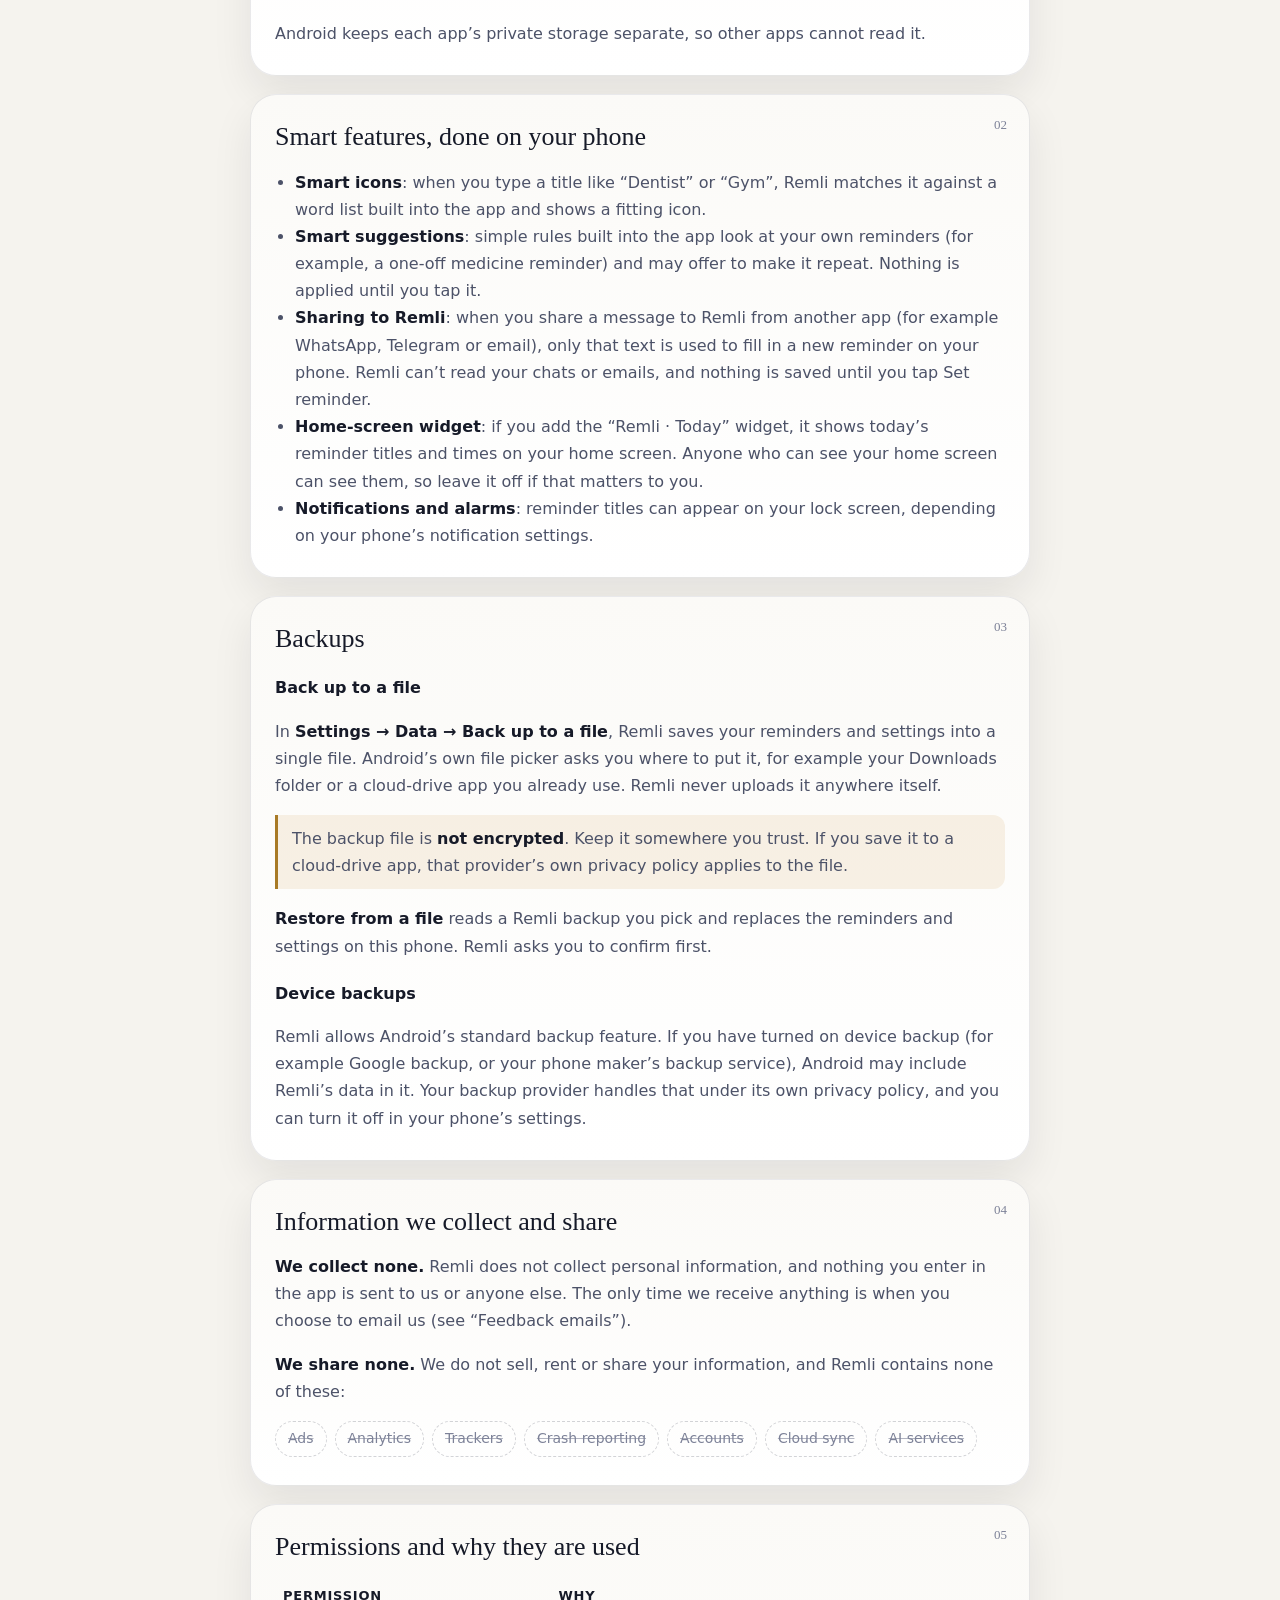
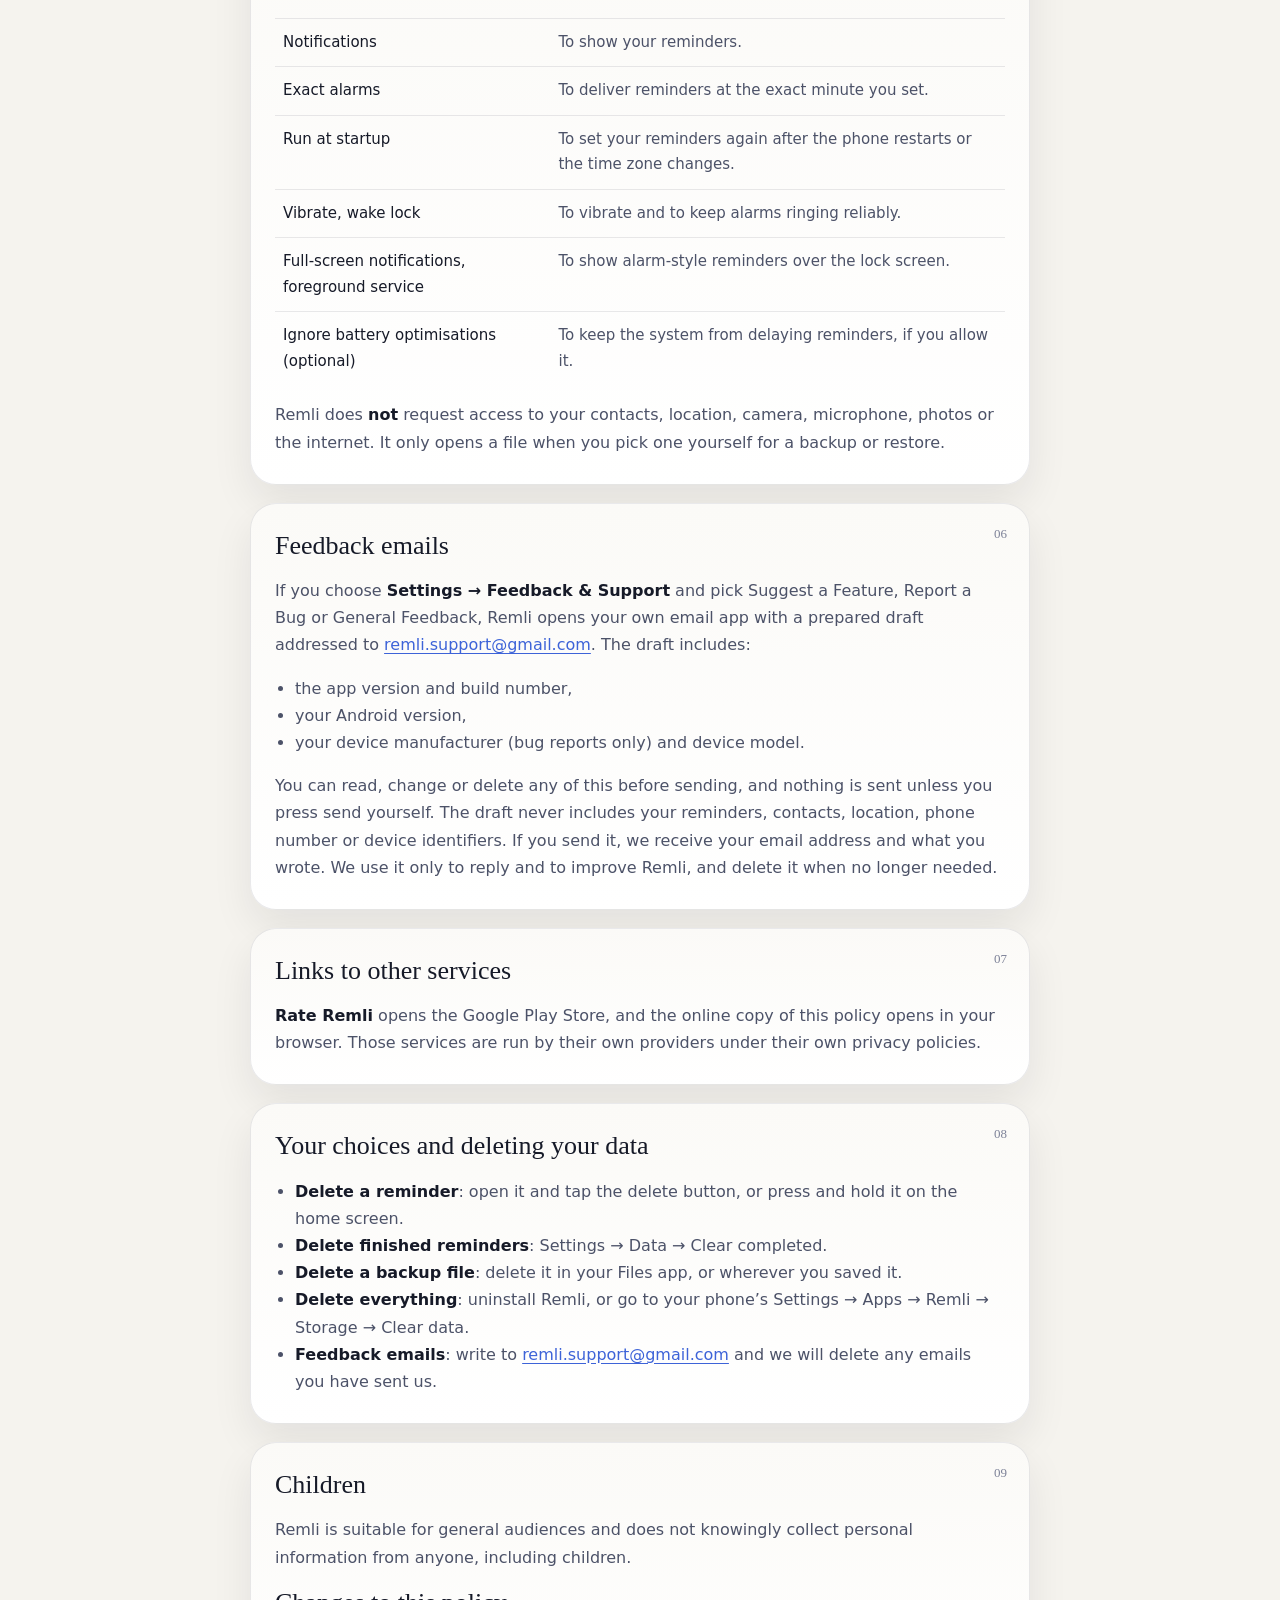
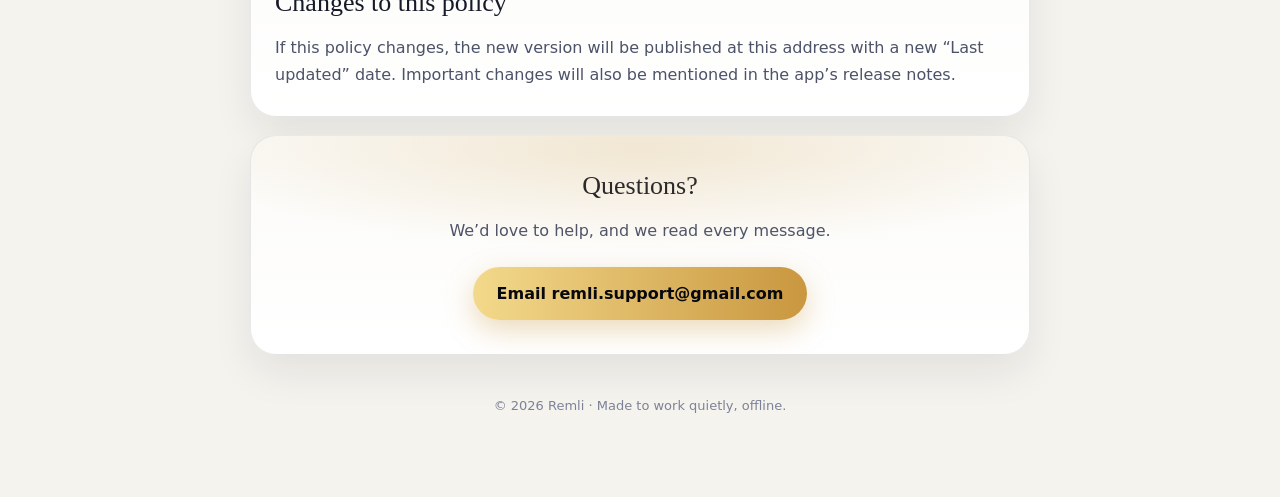
==== commit 2c1b012a: "Feedback & Support now lives directly in Settings Co-Authored-By: Claude Opus 5.5 <noreply@anthropic" ====
--- a/index.html
+++ b/index.html
@@ -142,7 +142,7 @@
   <section class="card reveal" aria-labelledby="feedback">
     <span class="num">06</span>
     <h2 id="feedback">Feedback emails</h2>
-    <p>If you choose <strong>Settings → About Remli → Feedback &amp; Support</strong> and pick Suggest a Feature, Report a Bug or General Feedback, Remli opens your own email app with a prepared draft addressed to <a href="mailto:remli.support@gmail.com">remli.support@gmail.com</a>. The draft includes:</p>
+    <p>If you choose <strong>Settings → Feedback &amp; Support</strong> and pick Suggest a Feature, Report a Bug or General Feedback, Remli opens your own email app with a prepared draft addressed to <a href="mailto:remli.support@gmail.com">remli.support@gmail.com</a>. The draft includes:</p>
     <ul>
       <li>the app version and build number,</li>
       <li>your Android version,</li>
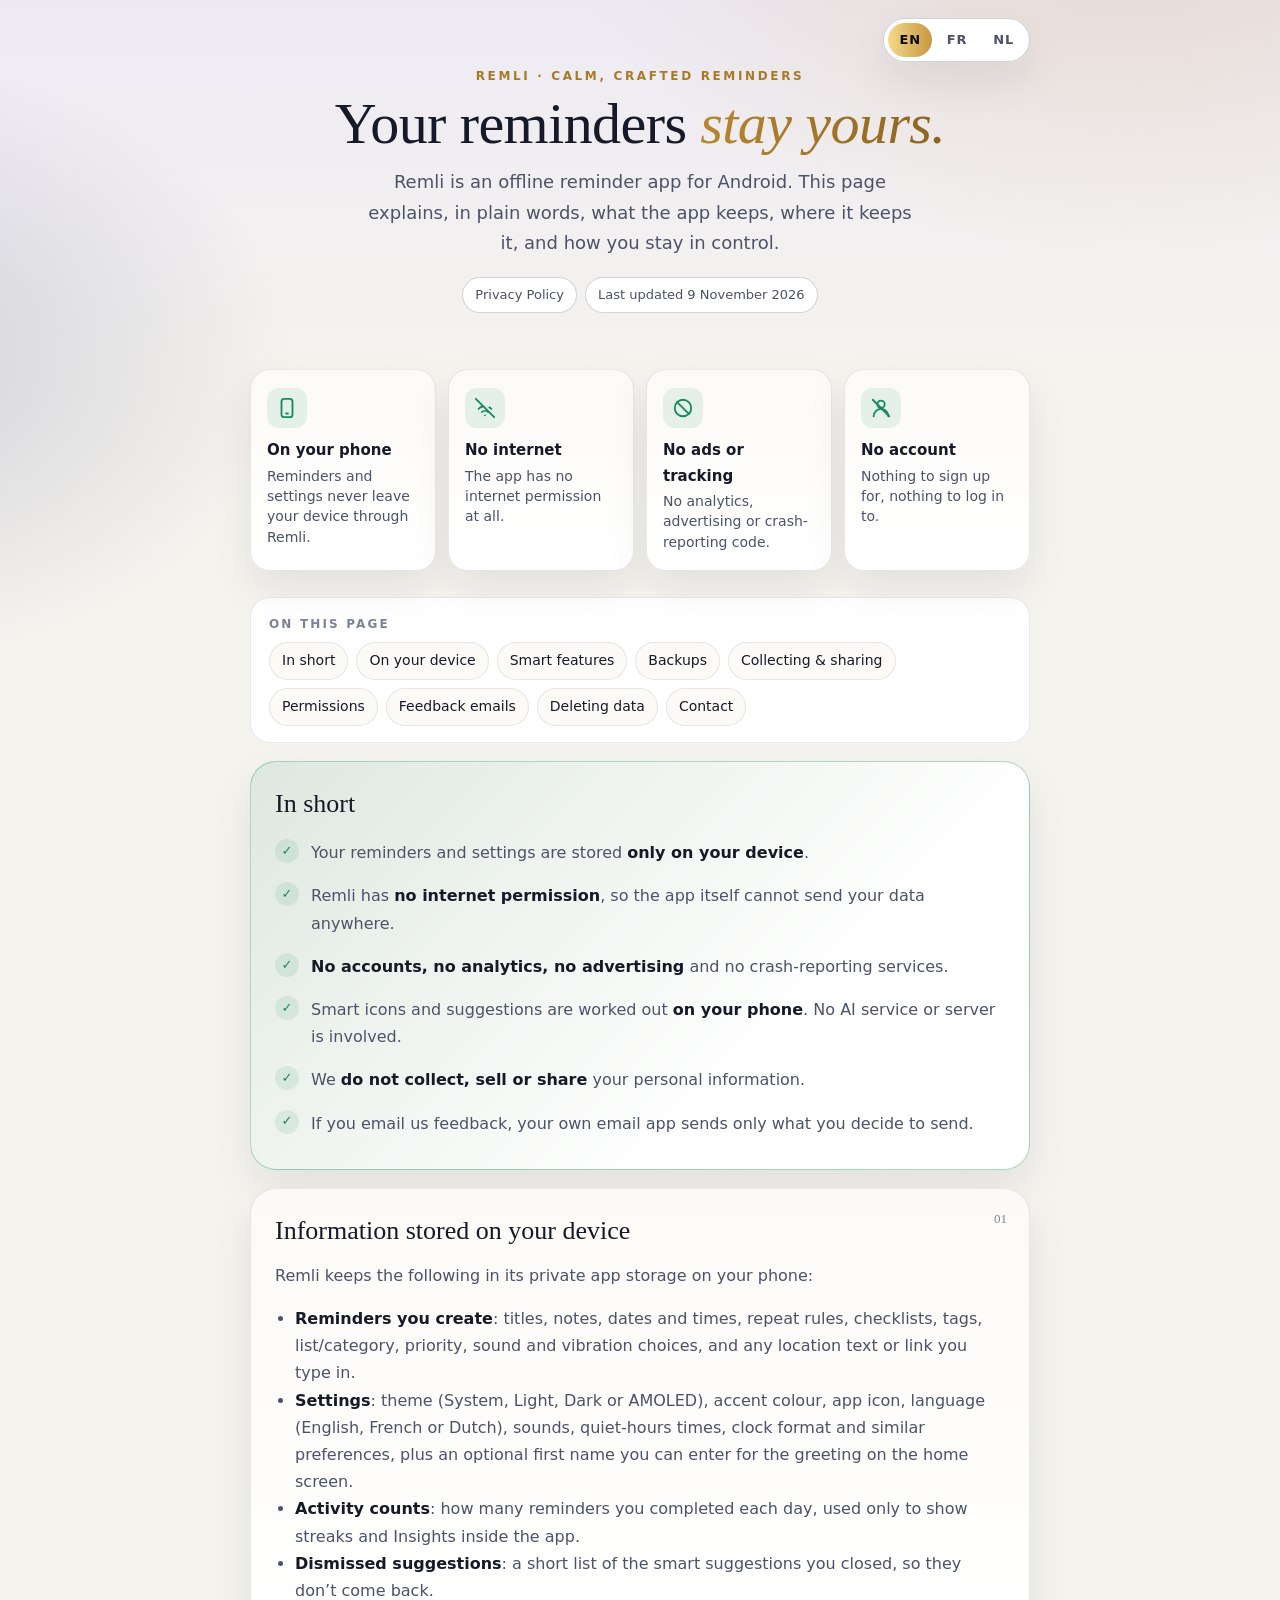
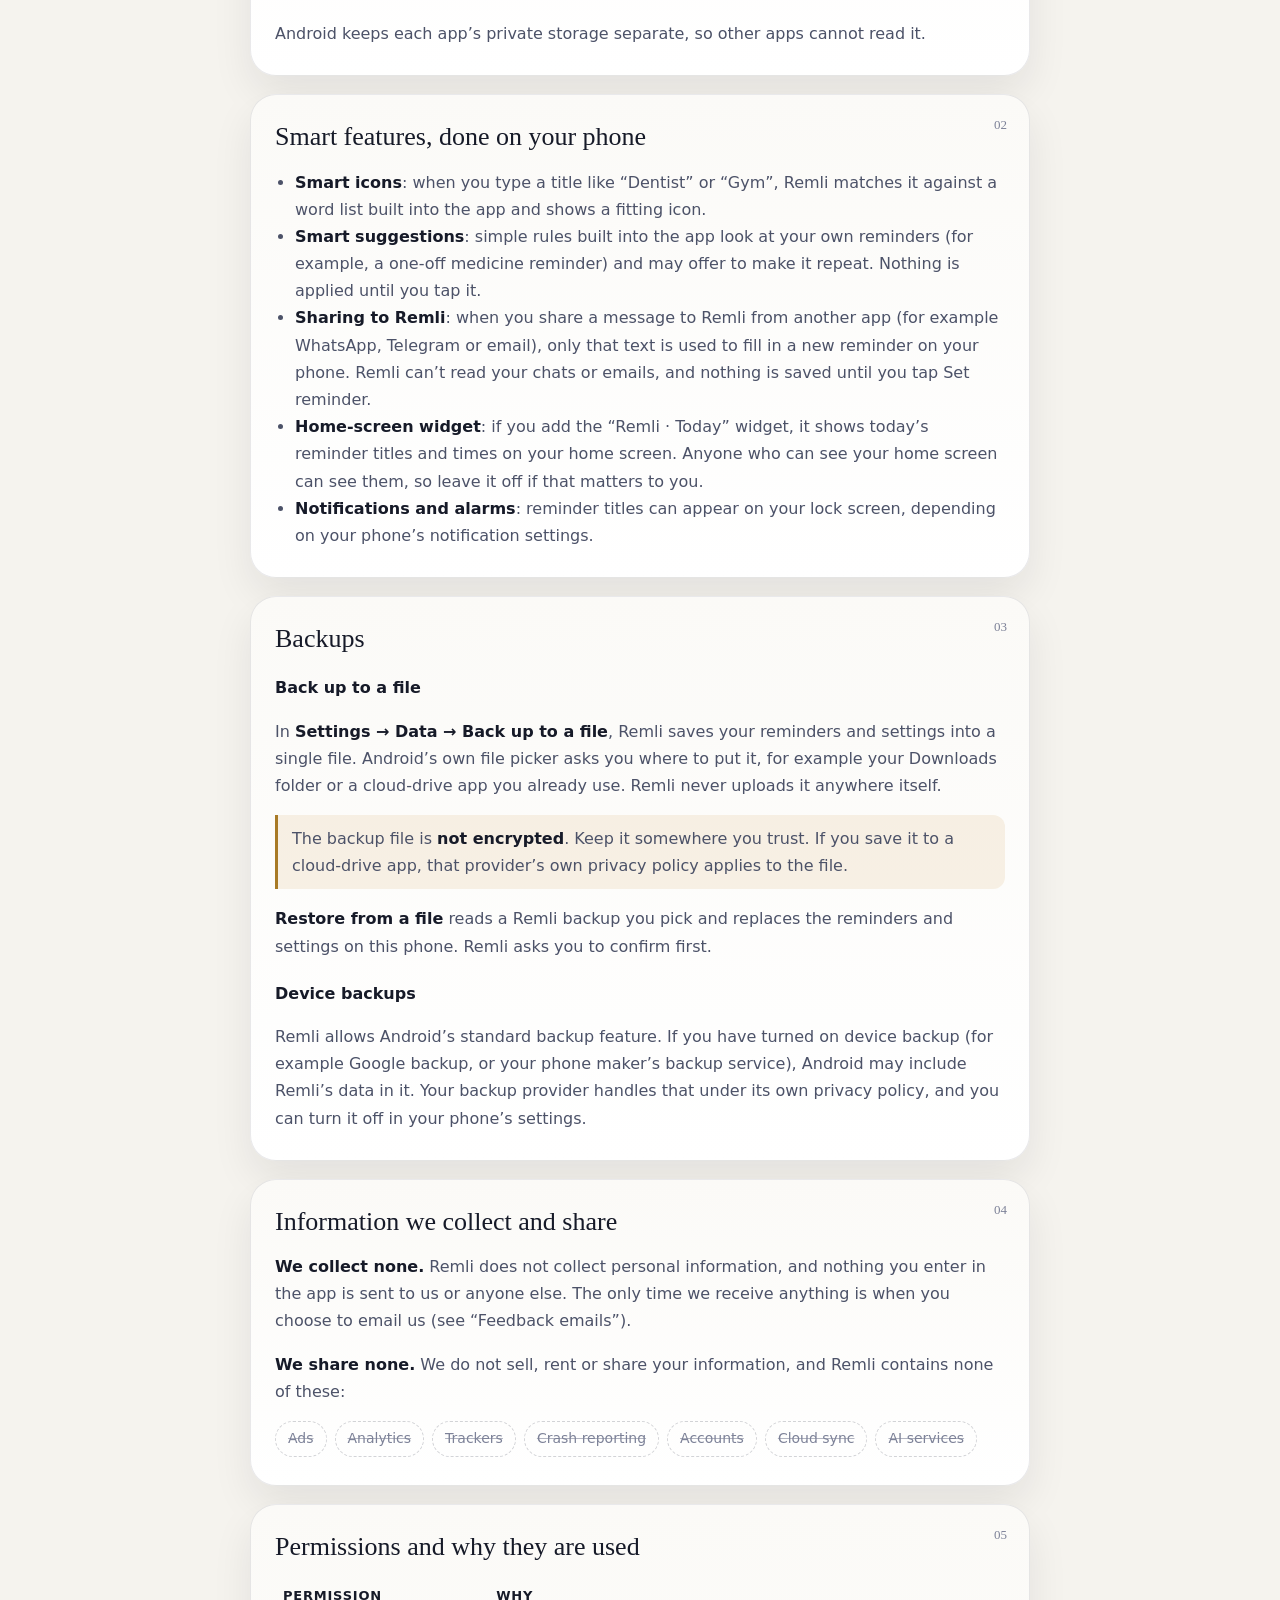
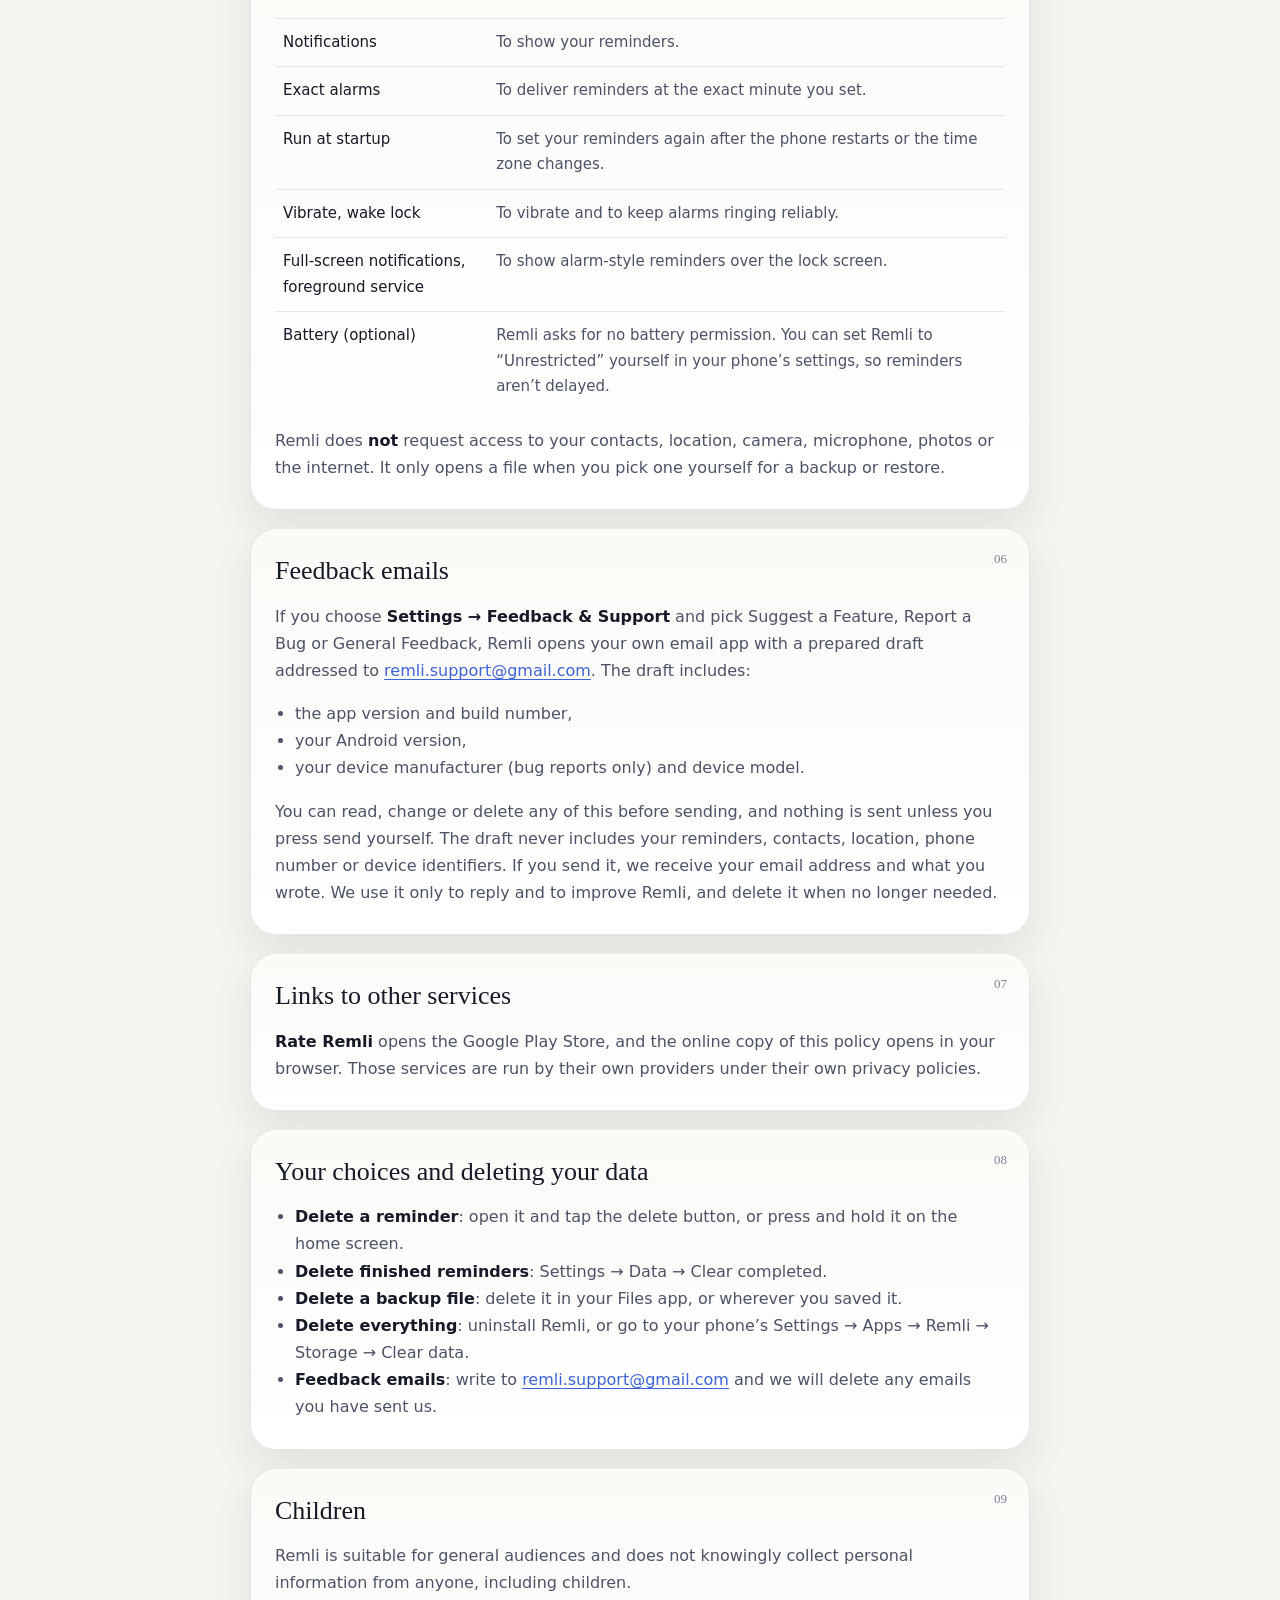
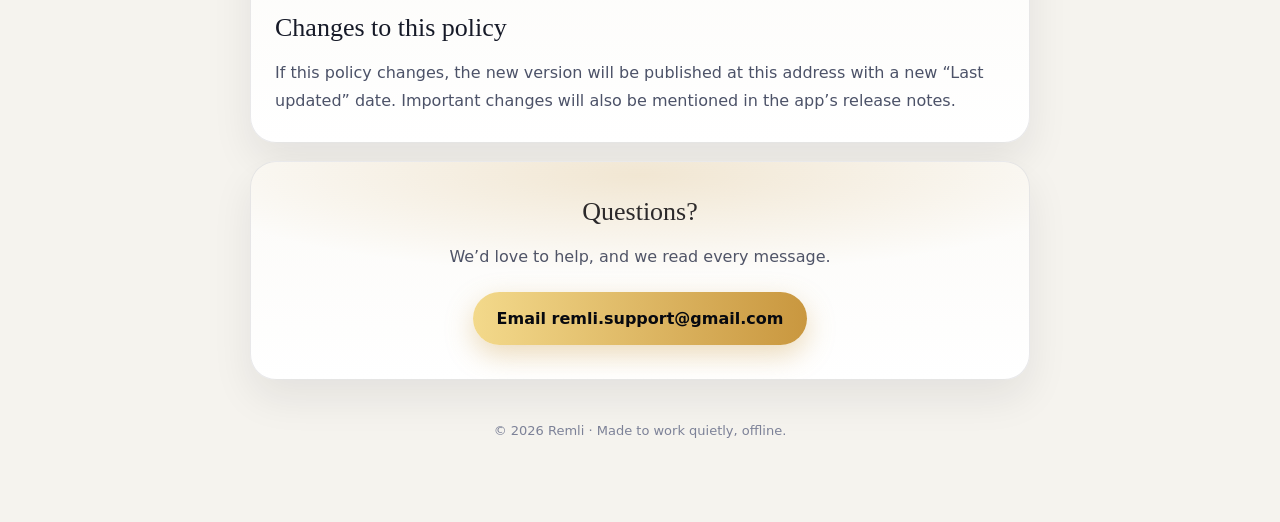
==== commit 25587957: "Permissions: Remli no longer asks to ignore battery optimisation; Unrestricted battery is a choice i" ====
--- a/index.html
+++ b/index.html
@@ -133,7 +133,7 @@
         <tr><td>Run at startup</td><td>To set your reminders again after the phone restarts or the time zone changes.</td></tr>
         <tr><td>Vibrate, wake lock</td><td>To vibrate and to keep alarms ringing reliably.</td></tr>
         <tr><td>Full-screen notifications, foreground service</td><td>To show alarm-style reminders over the lock screen.</td></tr>
-        <tr><td>Ignore battery optimisations (optional)</td><td>To keep the system from delaying reminders, if you allow it.</td></tr>
+        <tr><td>Battery (optional)</td><td>Remli asks for no battery permission. You can set Remli to “Unrestricted” yourself in your phone’s settings, so reminders aren’t delayed.</td></tr>
       </tbody>
     </table>
     <p>Remli does <strong>not</strong> request access to your contacts, location, camera, microphone, photos or the internet. It only opens a file when you pick one yourself for a backup or restore.</p>
